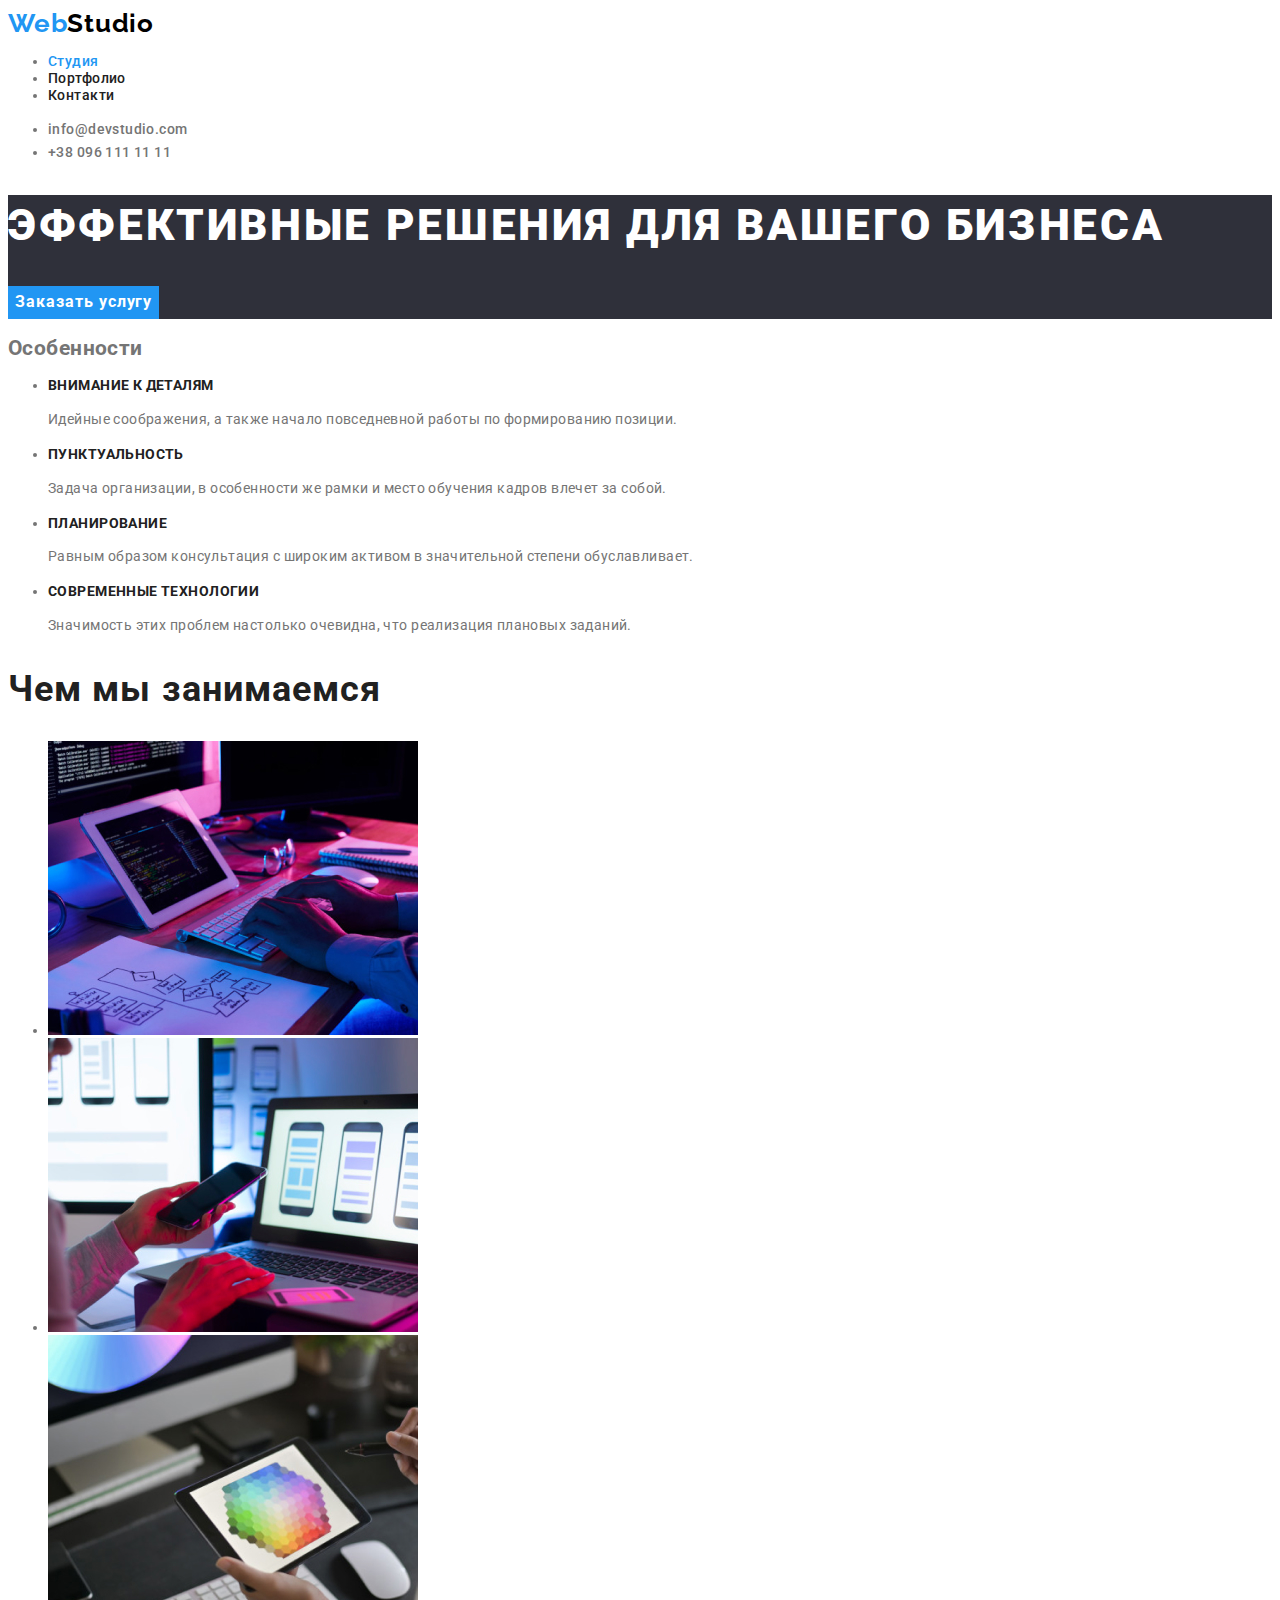
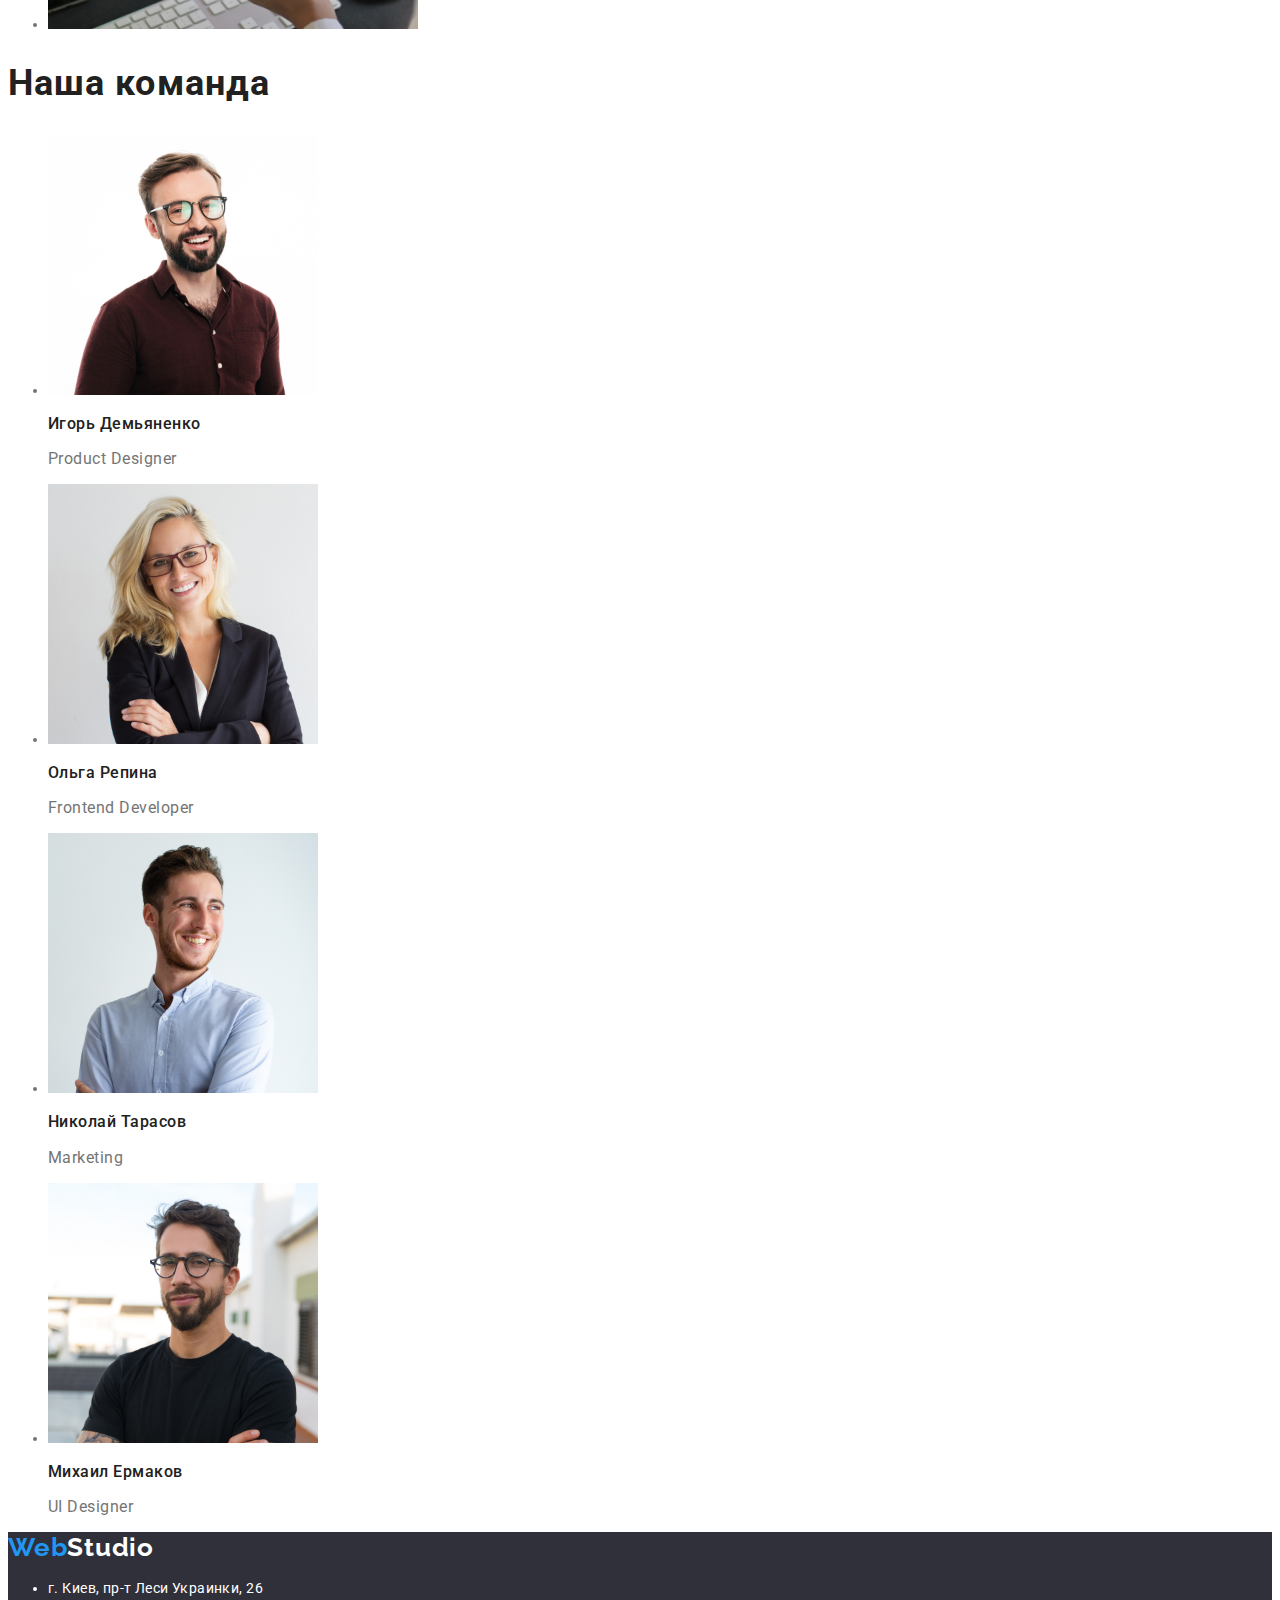
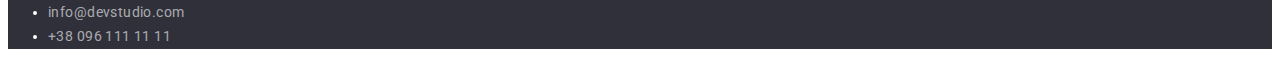
==== index.html @ e0ca7a6c "Перенесены данные" ====
<!DOCTYPE html>
<html lang="ru">
  <head>
    <meta charset="UTF-8" />
    <meta http-equiv="X-UA-Compatible" content="IE=edge" />
    <meta name="viewport" content="width=device-width, initial-scale=1.0" />
    <link rel="preconnect" href="https://fonts.googleapis.com" />
    <link rel="preconnect" href="https://fonts.gstatic.com" crossorigin />
    <link rel="preconnect" href="https://fonts.googleapis.com" />
    <link rel="preconnect" href="https://fonts.gstatic.com" crossorigin />
    <link
      href="https://fonts.googleapis.com/css2?family=Roboto:wght@400;500;700;900&display=swap"
      rel="stylesheet"
    />
    <link rel="preconnect" href="https://fonts.googleapis.com" />
    <link rel="preconnect" href="https://fonts.gstatic.com" crossorigin />
    <link
      href="https://fonts.googleapis.com/css2?family=Raleway:wght@700&display=swap"
      rel="stylesheet"
    />
    <link rel="stylesheet" href="css/slyles.css" />
    <title>Document</title>
  </head>
  <body>
    <!--Шапка-->
    <header>
      <nav>
        <a class="logo" href="index.html">
          <span class="color-logo">Web</span>Studio</a
        >
        <ul class="navigation">
          <li><a class="list current" href="index.html">Студия</a></li>
          <li><a class="list" href="portfolio.html">Портфолио</a></li>
          <li><a class="list" href="#">Контакти</a></li>
        </ul>
      </nav>
      <ul>
        <li>
          <a class="header-list" href="mailto:info@devstudio.com"
            >info@devstudio.com</a
          >
        </li>
        <li>
          <a class="header-list" href="tel:+380961111111">+38 096 111 11 11</a>
        </li>
      </ul>
    </header>
    <main>
      <section class="choice">
        <h1 class="header">Эффективные решения для вашего бизнеса</h1>
        <button class="btn" type="button">Заказать услугу</button>
      </section>
      <section>
        <h2>Особенности</h2>
        <ul>
          <li>
            <h3 class="action">Внимание к деталям</h3>
            <p class="description">
              Идейные соображения, а также начало повседневной работы по
              формированию позиции.
            </p>
          </li>
          <li>
            <h3 class="action">Пунктуальность</h3>
            <p class="description">
              Задача организации, в особенности же рамки и место обучения кадров
              влечет за собой.
            </p>
          </li>
          <li>
            <h3 class="action">Планирование</h3>
            <p class="description">
              Равным образом консультация с широким активом в значительной
              степени обуславливает.
            </p>
          </li>
          <li>
            <h3 class="action">Современные технологии</h3>
            <p class="description">
              Значимость этих проблем настолько очевидна, что реализация
              плановых заданий.
            </p>
          </li>
        </ul>
      </section>
      <section>
        <h2 class="about">Чем мы занимаемся</h2>
        <ul>
          <li>
            <img
              src="images/box1.jpg"
              alt="написание кода"
              width="370"
              height="294"
            />
          </li>
          <li>
            <img
              src="images/box2.jpg"
              alt="просмотр страницы с телефона"
              width="370"
              height="294"
            />
          </li>
          <li>
            <img
              src="images/box3.jpg"
              alt="выбор цвета в цветовой гамме"
              width="370"
              height="294"
            />
          </li>
        </ul>
      </section>
      <section>
        <h2 class="team">Наша команда</h2>
        <ul>
          <li>
            <img
              src="images/img1.jpg"
              alt="Игорь Демьяненко Product Designer"
              width="270"
              height="260"
            />
            <h3 class="person">Игорь Демьяненко</h3>
            <p class="speciality">Product Designer</p>
          </li>
          <li>
            <img
              src="images/img2.jpg"
              alt="Ольга Репина Frontend Developer"
              width="270"
              height="260"
            />
            <h3 class="person">Ольга Репина</h3>
            <p class="speciality">Frontend Developer</p>
          </li>
          <li>
            <img
              src="images/img3.jpg"
              alt="Николай Тарасов Marketing"
              width="270"
              height="260"
            />
            <h3 class="person">Николай Тарасов</h3>
            <p class="speciality">Marketing</p>
          </li>
          <li>
            <img
              src="images/img4.jpg"
              alt="Михаил Ермаков UI Designer"
              width="270"
              height="260"
            />
            <h3 class="person">Михаил Ермаков</h3>
            <p class="speciality">UI Designer</p>
          </li>
        </ul>
      </section>
    </main>
    <footer class="fotter">
      <a class="logo-fotter" href="index.html">
        <span class="color-logo-fotter">Web</span>Studio</a
      >
      <address>
        <ul>
          <li>
            <a class="contact-list" href="#"
              ><span class="map">г. Киев, пр-т Леси Украинки, 26</span></a
            >
          </li>
          <li>
            <a class="contact-list" href="mailto:info@devstudio.com "
              >info@devstudio.com</a
            >
          </li>
          <li>
            <a class="contact-list" href="tel:+380961111111"
              >+38 096 111 11 11</a
            >
          </li>
        </ul>
      </address>
    </footer>
  </body>
</html>
---- css/slyles.css ----
:root {
    --color-choice:#2F303A;
    --color-main:#FFFFFF;
    --color-blue:#2196F3;
    --color-footer:#2F303A;
    --fotter-list:#FFFFFF;
    --header-list:#212121;
    --color-text:#757575;
    --color-logo:#000000;
    --color-fotter-contact:rgba(255, 255, 255, 0.6);
    --color-button:#F5F4FA;
}

body {
    font-family: Roboto, sans-serif;
    color: var(--color-text);
    background-color: var(--color-main);
    font-size: 14px;
    letter-spacing: 0.03em;

}
.choice {
    background-color: var(--color-choice);
}
.header {
    font-weight: 900;
    font-size: 44px;
    line-height: 1.4;
    color: var(--color-main);
    text-transform: uppercase;
    letter-spacing: 0.06em;
}

.logo {
    font-family: 'Raleway', sans-serif;
    font-weight: 700;
    font-size: 26px;
    text-decoration: none;
    line-height: 1.2;
    letter-spacing: 0.03em;
    color: var(--color-logo);
}
.color-logo {
    color: var(--color-blue);
    text-decoration: none;
}
.logo-fotter {
    font-family: 'Raleway', sans-serif;
    font-weight: 700;
    font-size: 26px;
    text-decoration: none;
    line-height: 1.2;
    letter-spacing: 0.03em;
    color: var(--color-main);
}
.color-logo-fotter {
    color: var(--color-blue);
    text-decoration: none;
}
.navigation {
    font-weight: 500;
    font-size: 14px;
    line-height: 1.2;
}

.list {
    color: var(--header-list);
    text-decoration: none;
}
.list:hover {
    color: var(--color-blue);
    }
.list:focus {
    color: var(--color-main);
}
.current ,.list:hover ,.list:focus {
    color: var(--color-blue);
}

.header-list {
    color: var(--color-text);
    font-weight: 500;
    font-size: 14px;
    line-height: 1.7;
    text-decoration: none;
    letter-spacing: 0.03em;
}
.header-list:hover {
    color: var(--color-blue);
}
.header-list:focus {
    color: var(--fotter-list);
}

.action {
    font-size: 14px;
    line-height: 1.2;
    text-transform: uppercase;
    color: var(--header-list);
    letter-spacing: 0.03em;
}
.description {
    font-size: 14px;
    line-height: 1.7;
    color: var(--color-text);
    letter-spacing: 0.03em;
}
.about {
    font-weight: 700;
    font-size: 36px;
    line-height: 1.2;
    color: var(--header-list);
    letter-spacing: 0.03em;
}
.team {
        font-weight: 700;
        font-size: 36px;
        line-height: 1.2;
        color: var(--header-list);
        letter-spacing: 0.03em;
}
.person {
    font-weight: 500;
    font-size: 16px;
    line-height: 1.2;
    color: var(--header-list);
    letter-spacing: 0.03em;
}
.speciality {
    font-family: 'Roboto', sans-serif;
        font-size: 16px;
        line-height: 1.2;
        color: var(--color-text);
        letter-spacing: 0.03em;
}
.product {
    font-family: 'Roboto', sans-serif;
    font-weight: 700;
    font-size: 18px;
    line-height: 2;
    color: var(--header-list);
    letter-spacing: 0.06em;
}
.type {
    font-family: 'Roboto', sans-serif;
        font-size: 16px;
        line-height: 1.9;
        color: var(--color-text);
        letter-spacing: 0.03em;
}
.button {
    color: var(--color-logo);
    background-color: var(--color-button);
    border: 1px solid transparent;
    cursor: pointer;
    font-family: 'Roboto', sans-serif;
    font-style: normal;
    font-weight: 500;
    font-size: 16px;
    line-height: 1.6;
    letter-spacing: 0.03em;
}
.btn {
    background-color: var(--color-blue);
    border: 1px solid transparent;
    cursor: pointer;
    color: var(--color-main);
    font-family: 'Roboto', sans-serif;
    font-style: normal;
    font-weight: 700;
    font-size: 16px;
    line-height: 1.8;
    letter-spacing: 0.06em;

}
.filter {
    color: var(--color-logo);
    font-family: Roboto, sans-serif;
}
.button:hover {
background-color: var(--color-blue);
color: var(--fotter-list);
}
.button:focus {
color: var(--fotter-list);
background-color: var(--color-blue);
}
.filter .button:active {
color: var(--fotter-list);
background-color: var(--color-blue);
}
.fotter {
    color: var(--fotter-list);
    background-color: var(--color-footer);
}
.contact-list {
    color: var(--color-fotter-contact);
    font-style: normal;
    font-size: 14px;
    line-height: 1.7;
    text-decoration: none;
    letter-spacing: 0.03em;
}
.contact-list:hover { 
    color: var(--color-blue);
}
.contact-list:focus {
color: var(--fotter-list);
}
.map {
    color: var(--color-main);
    font-style: normal;
    font-size: 14px;
    line-height: 1.7;
    letter-spacing: 0.03em;
}
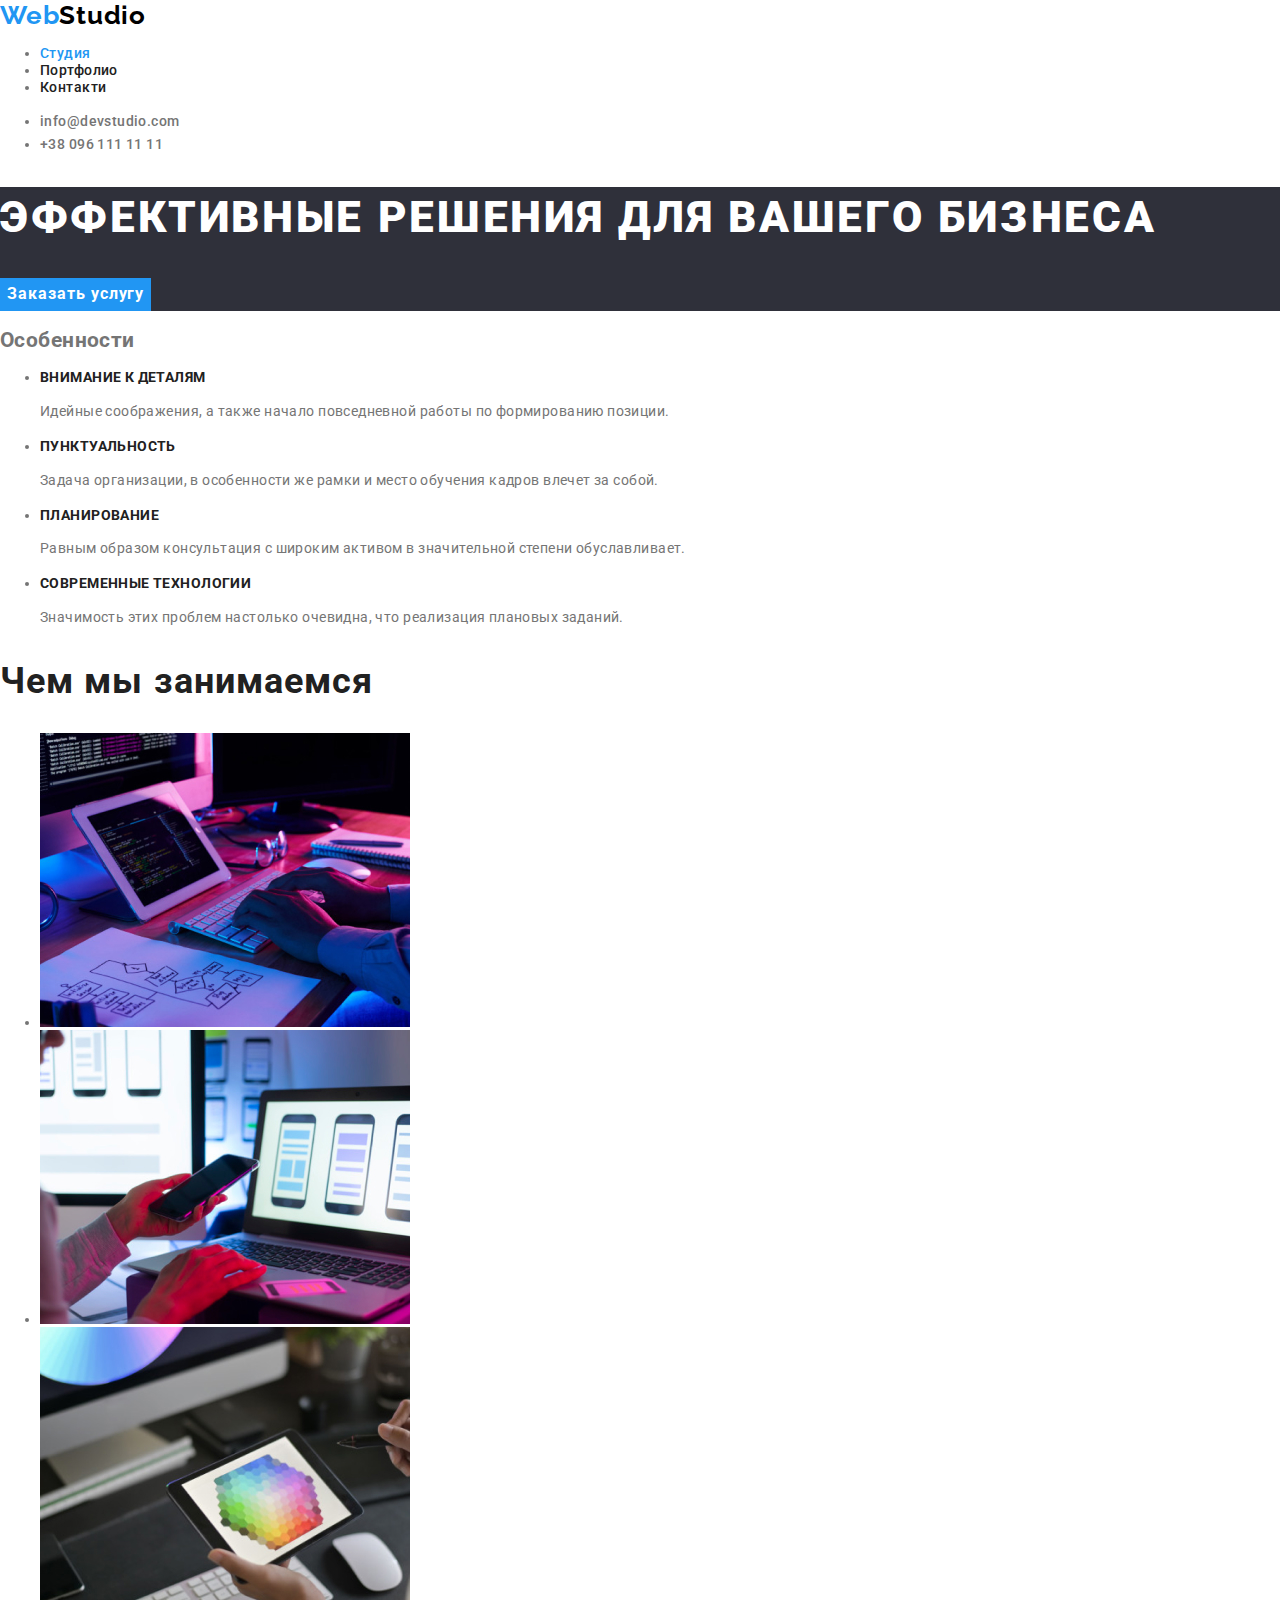
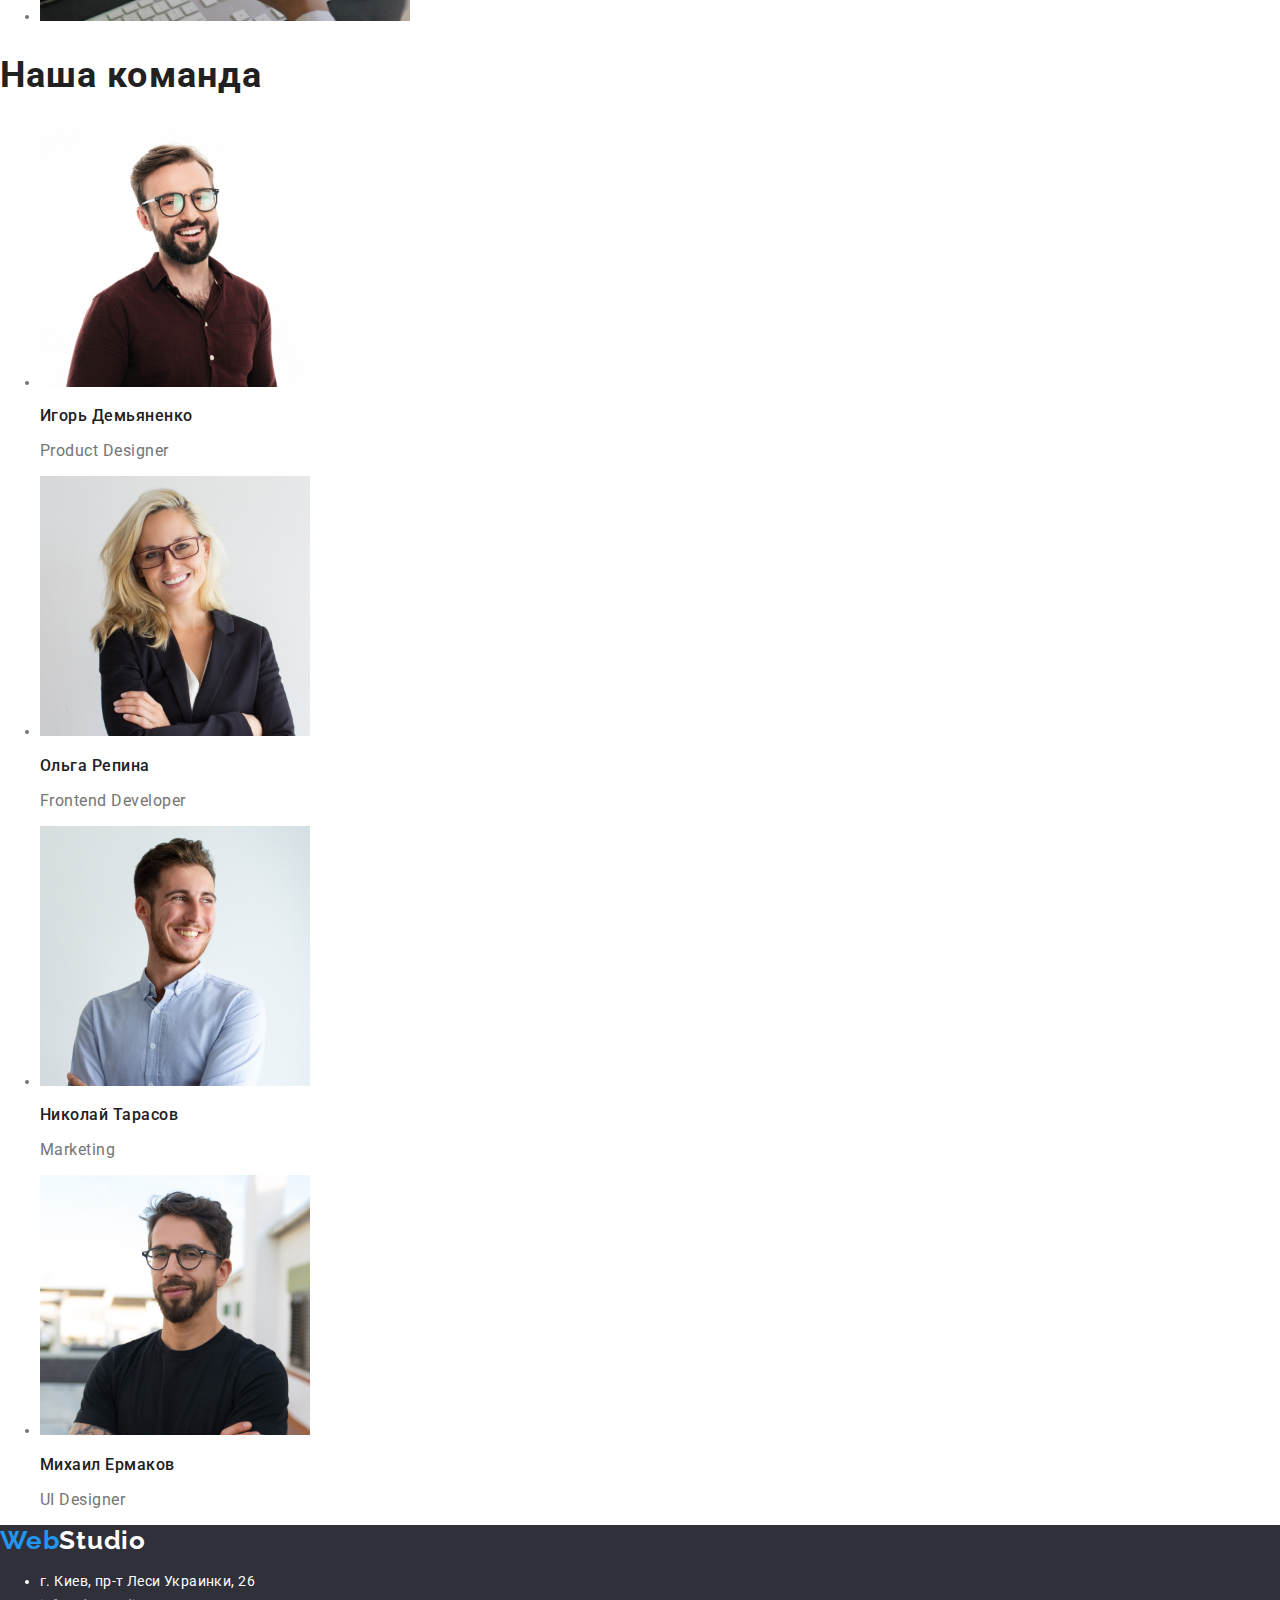
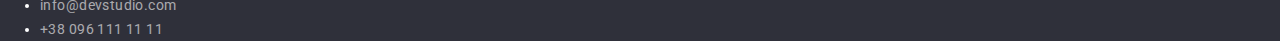
==== commit d98307d6: "Добавлен нормалайз" ====
--- a/index.html
+++ b/index.html
@@ -19,7 +19,12 @@
       rel="stylesheet"
     />
     <link rel="stylesheet" href="css/slyles.css" />
-    <title>Document</title>
+    <link
+      rel="stylesheet"
+      href="https://cdnjs.cloudflare.com/ajax/libs/modern-normalize/1.0.0/modern-normalize.min.css"
+    />
+    <link rel="stylesheet" href="css/slyles.css" />
+    <title>Студия</title>
   </head>
   <body>
     <!--Шапка-->
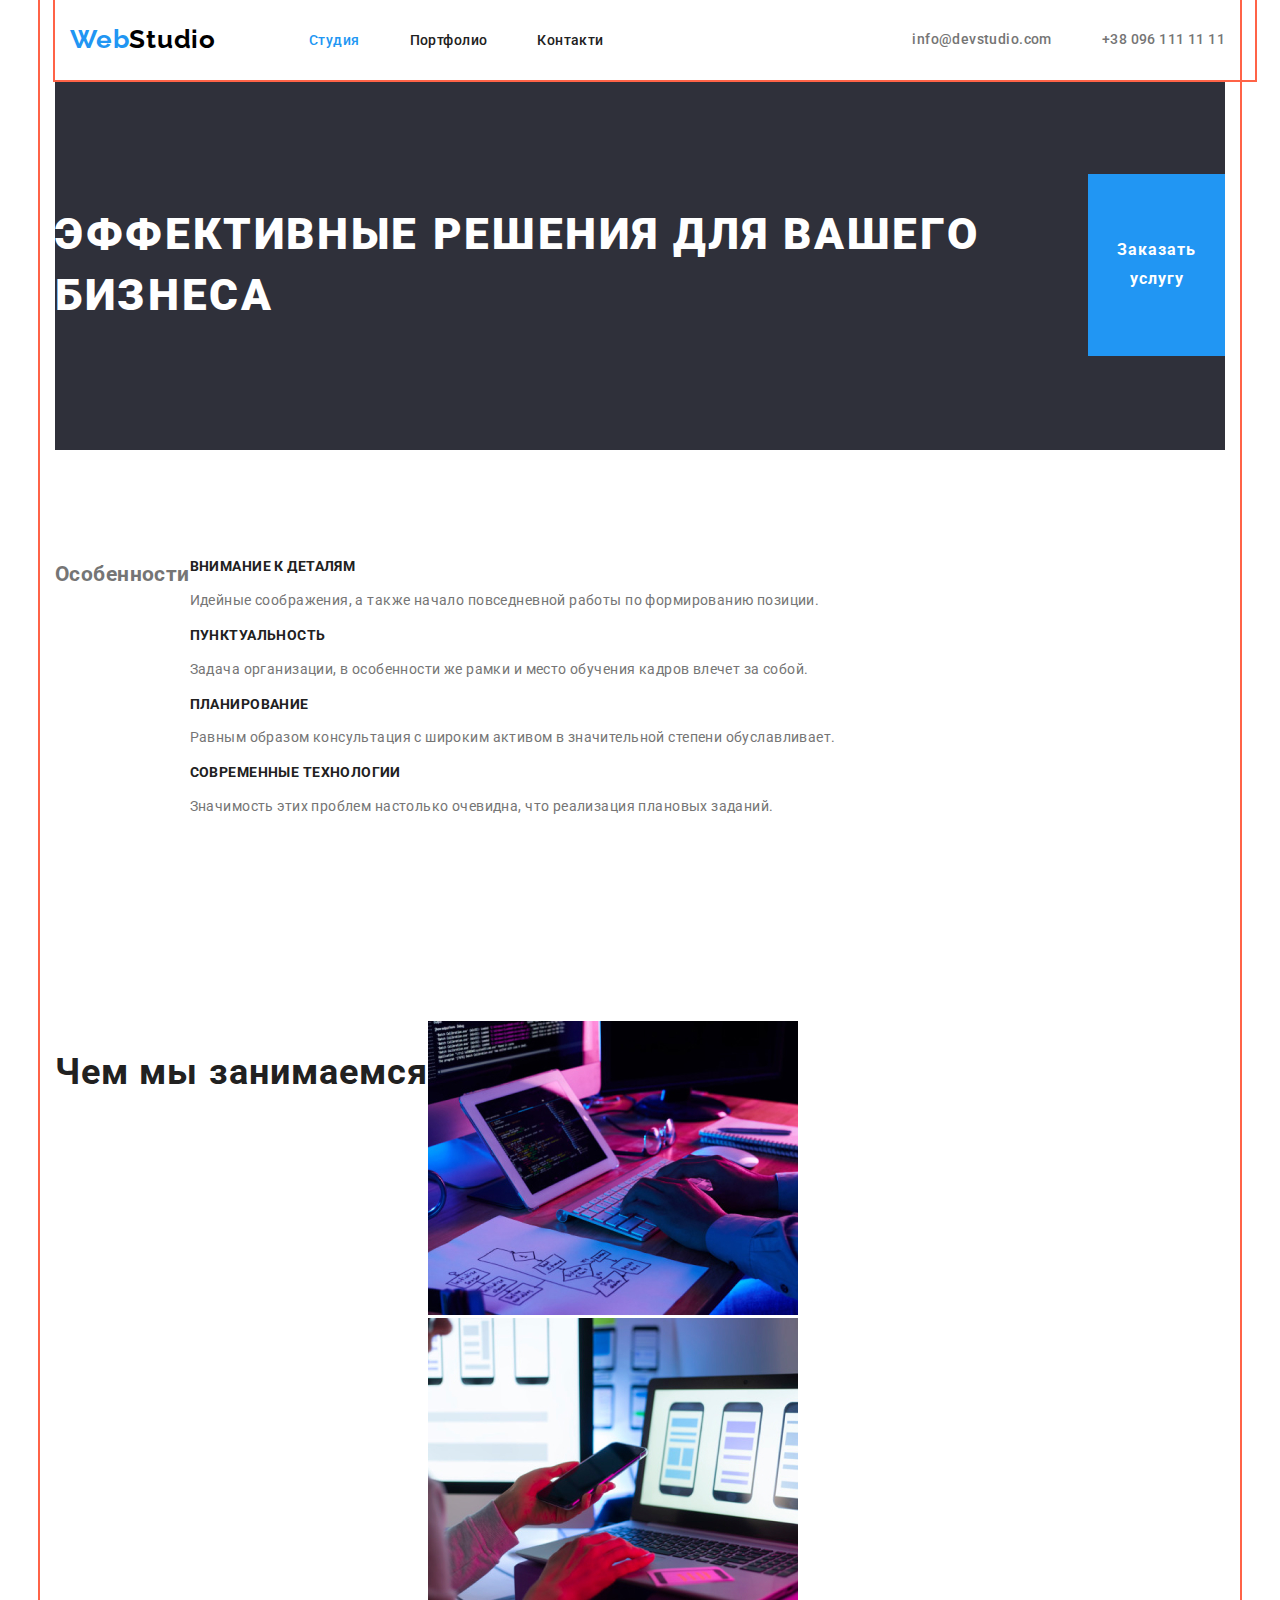
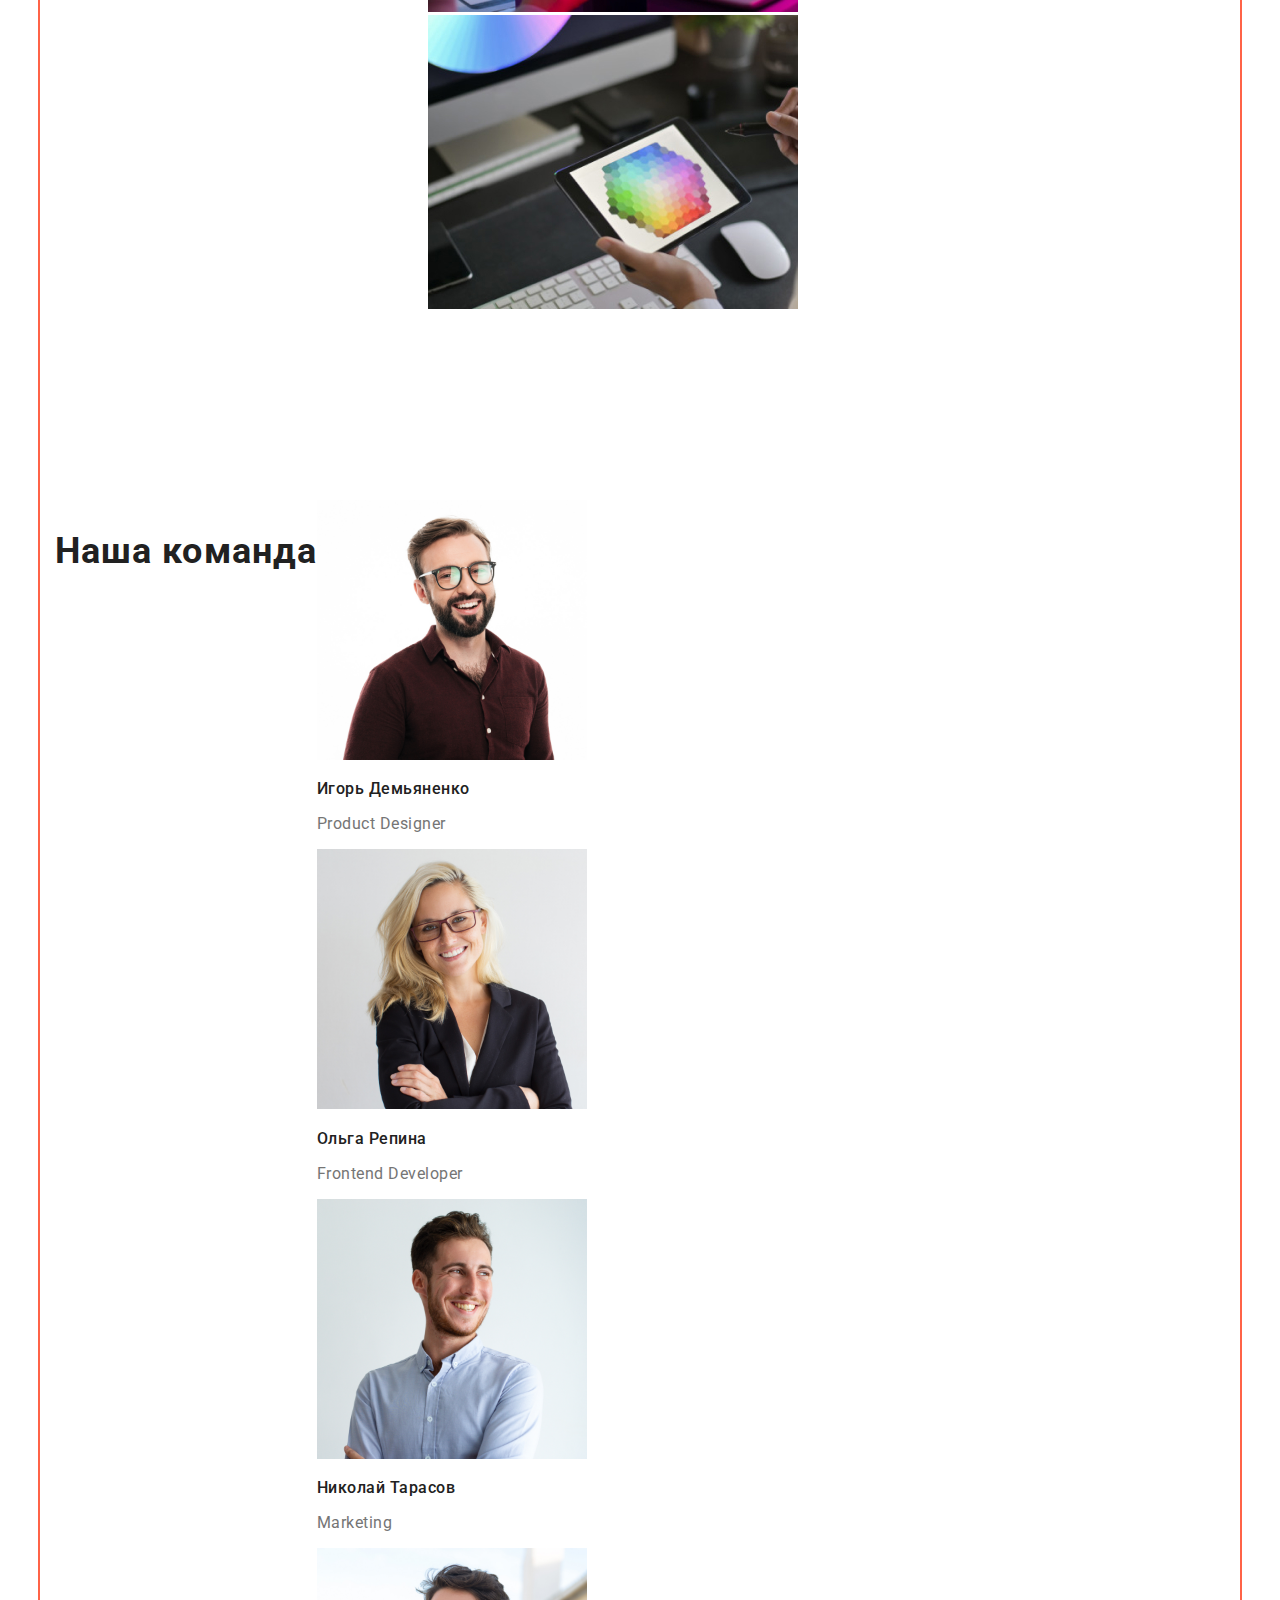
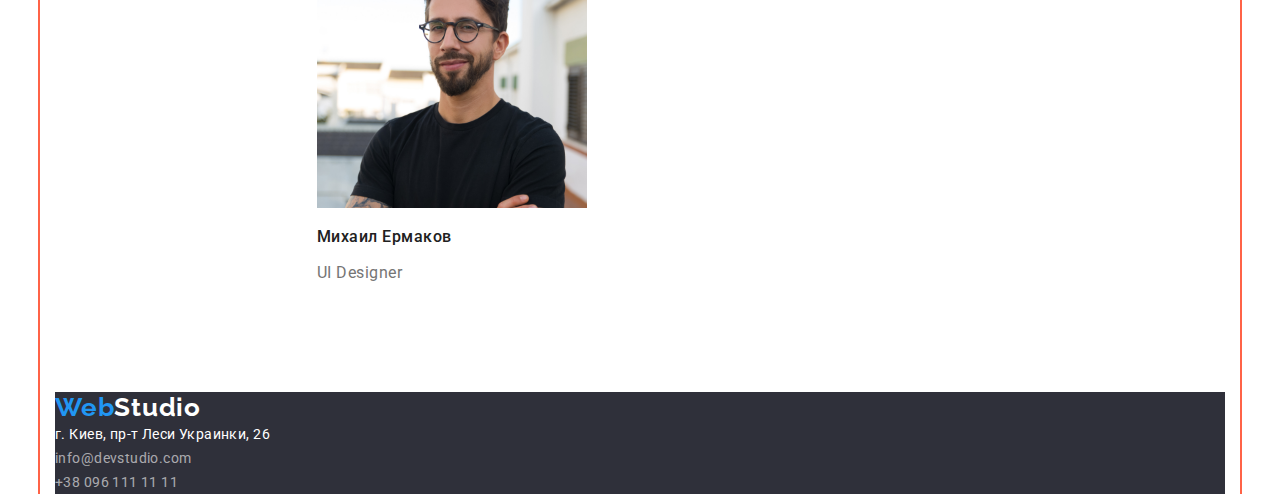
==== commit 907cd739: "добавлена разметка шапки" ====
--- a/index.html
+++ b/index.html
@@ -9,6 +9,11 @@
     <link rel="preconnect" href="https://fonts.googleapis.com" />
     <link rel="preconnect" href="https://fonts.gstatic.com" crossorigin />
     <link
+      rel="stylesheet"
+      href="https://cdnjs.cloudflare.com/ajax/libs/modern-normalize/1.0.0/modern-normalize.min.css"
+    />
+    <link rel="stylesheet" href="css/slyles.css" />
+    <link
       href="https://fonts.googleapis.com/css2?family=Roboto:wght@400;500;700;900&display=swap"
       rel="stylesheet"
     />
@@ -19,43 +24,46 @@
       rel="stylesheet"
     />
     <link rel="stylesheet" href="css/slyles.css" />
-    <link
-      rel="stylesheet"
-      href="https://cdnjs.cloudflare.com/ajax/libs/modern-normalize/1.0.0/modern-normalize.min.css"
-    />
-    <link rel="stylesheet" href="css/slyles.css" />
     <title>Студия</title>
   </head>
-  <body>
+  <body class="container body-container">
     <!--Шапка-->
-    <header>
-      <nav>
-        <a class="logo" href="index.html">
-          <span class="color-logo">Web</span>Studio</a
-        >
-        <ul class="navigation">
-          <li><a class="list current" href="index.html">Студия</a></li>
-          <li><a class="list" href="portfolio.html">Портфолио</a></li>
-          <li><a class="list" href="#">Контакти</a></li>
+    <header class="nav">
+      <div class="container nav-container">
+        <nav class="head-nav">
+          <a class="logo" href="index.html">
+            <span class="color-logo">Web</span>Studio</a
+          >
+          <ul class="navigation">
+            <li class="item">
+              <a class="list current" href="index.html">Студия</a>
+            </li>
+            <li class="item">
+              <a class="list" href="portfolio.html">Портфолио</a>
+            </li>
+            <li class="item"><a class="list" href="#">Контакти</a></li>
+          </ul>
+        </nav>
+        <ul class="contacts">
+          <li class="item">
+            <a class="header-list" href="mailto:info@devstudio.com"
+              >info@devstudio.com</a
+            >
+          </li>
+          <li class="item">
+            <a class="header-list" href="tel:+380961111111"
+              >+38 096 111 11 11</a
+            >
+          </li>
         </ul>
-      </nav>
-      <ul>
-        <li>
-          <a class="header-list" href="mailto:info@devstudio.com"
-            >info@devstudio.com</a
-          >
-        </li>
-        <li>
-          <a class="header-list" href="tel:+380961111111">+38 096 111 11 11</a>
-        </li>
-      </ul>
+      </div>
     </header>
     <main>
-      <section class="choice">
+      <section class="choice section">
         <h1 class="header">Эффективные решения для вашего бизнеса</h1>
         <button class="btn" type="button">Заказать услугу</button>
       </section>
-      <section>
+      <section class="section">
         <h2>Особенности</h2>
         <ul>
           <li>
@@ -88,7 +96,7 @@
           </li>
         </ul>
       </section>
-      <section>
+      <section class="section">
         <h2 class="about">Чем мы занимаемся</h2>
         <ul>
           <li>
@@ -117,7 +125,7 @@
           </li>
         </ul>
       </section>
-      <section>
+      <section class="section">
         <h2 class="team">Наша команда</h2>
         <ul>
           <li>
--- a/css/slyles.css
+++ b/css/slyles.css
@@ -19,6 +19,68 @@
     letter-spacing: 0.03em;
 
 }
+
+ul {
+    margin: 0;
+    padding: 0;
+    list-style-type: none;
+}
+.container {
+    width: 1200px;
+    margin-left: auto;
+    margin-right: auto;
+    padding-left: 15px;
+    padding-right: 15px;
+    outline: 2px solid tomato;
+}
+/*--.section {
+    padding-top: 96px;
+    padding-bottom: 96px;
+}--*/
+/*--Навигация--*/
+.nav {
+    border-bottom: 2px;
+}
+.nav-container {
+    display: flex;
+    align-items: center;
+}
+.navigation {
+    display: flex;
+    margin: 0;
+    margin-left: 93px;
+    padding: 0;
+    align-items: center;
+    }
+.head-nav {
+    display: flex;
+    margin: 0;
+}
+.head-nav .logo {
+    padding-top: 24px;
+    padding-bottom: 25px;
+}
+.head-nav .item + .item {
+    margin-left: 50px;
+}
+.contacts .item + .item {
+    margin-left: 50px;
+}
+.contacts {
+  display: flex;
+  margin: 0;
+  margin-left: auto;
+  padding: 0;
+  padding-left: 15px;
+  padding-right: 15px
+}
+/*--Секции--*/
+.section {
+    display: flex;
+    padding-top: 94px;
+    padding-bottom: 94px;
+}
+
 .choice {
     background-color: var(--color-choice);
 }
@@ -89,9 +151,8 @@
     color: var(--color-blue);
 }
 .header-list:focus {
-    color: var(--fotter-list);
-}
-
+    color: var(--color-blue);
+}
 .action {
     font-size: 14px;
     line-height: 1.2;
--- a/css/slyles.css
+++ b/css/slyles.css
@@ -19,6 +19,68 @@
     letter-spacing: 0.03em;
 
 }
+
+ul {
+    margin: 0;
+    padding: 0;
+    list-style-type: none;
+}
+.container {
+    width: 1200px;
+    margin-left: auto;
+    margin-right: auto;
+    padding-left: 15px;
+    padding-right: 15px;
+    outline: 2px solid tomato;
+}
+/*--.section {
+    padding-top: 96px;
+    padding-bottom: 96px;
+}--*/
+/*--Навигация--*/
+.nav {
+    border-bottom: 2px;
+}
+.nav-container {
+    display: flex;
+    align-items: center;
+}
+.navigation {
+    display: flex;
+    margin: 0;
+    margin-left: 93px;
+    padding: 0;
+    align-items: center;
+    }
+.head-nav {
+    display: flex;
+    margin: 0;
+}
+.head-nav .logo {
+    padding-top: 24px;
+    padding-bottom: 25px;
+}
+.head-nav .item + .item {
+    margin-left: 50px;
+}
+.contacts .item + .item {
+    margin-left: 50px;
+}
+.contacts {
+  display: flex;
+  margin: 0;
+  margin-left: auto;
+  padding: 0;
+  padding-left: 15px;
+  padding-right: 15px
+}
+/*--Секции--*/
+.section {
+    display: flex;
+    padding-top: 94px;
+    padding-bottom: 94px;
+}
+
 .choice {
     background-color: var(--color-choice);
 }
@@ -89,9 +151,8 @@
     color: var(--color-blue);
 }
 .header-list:focus {
-    color: var(--fotter-list);
-}
-
+    color: var(--color-blue);
+}
 .action {
     font-size: 14px;
     line-height: 1.2;
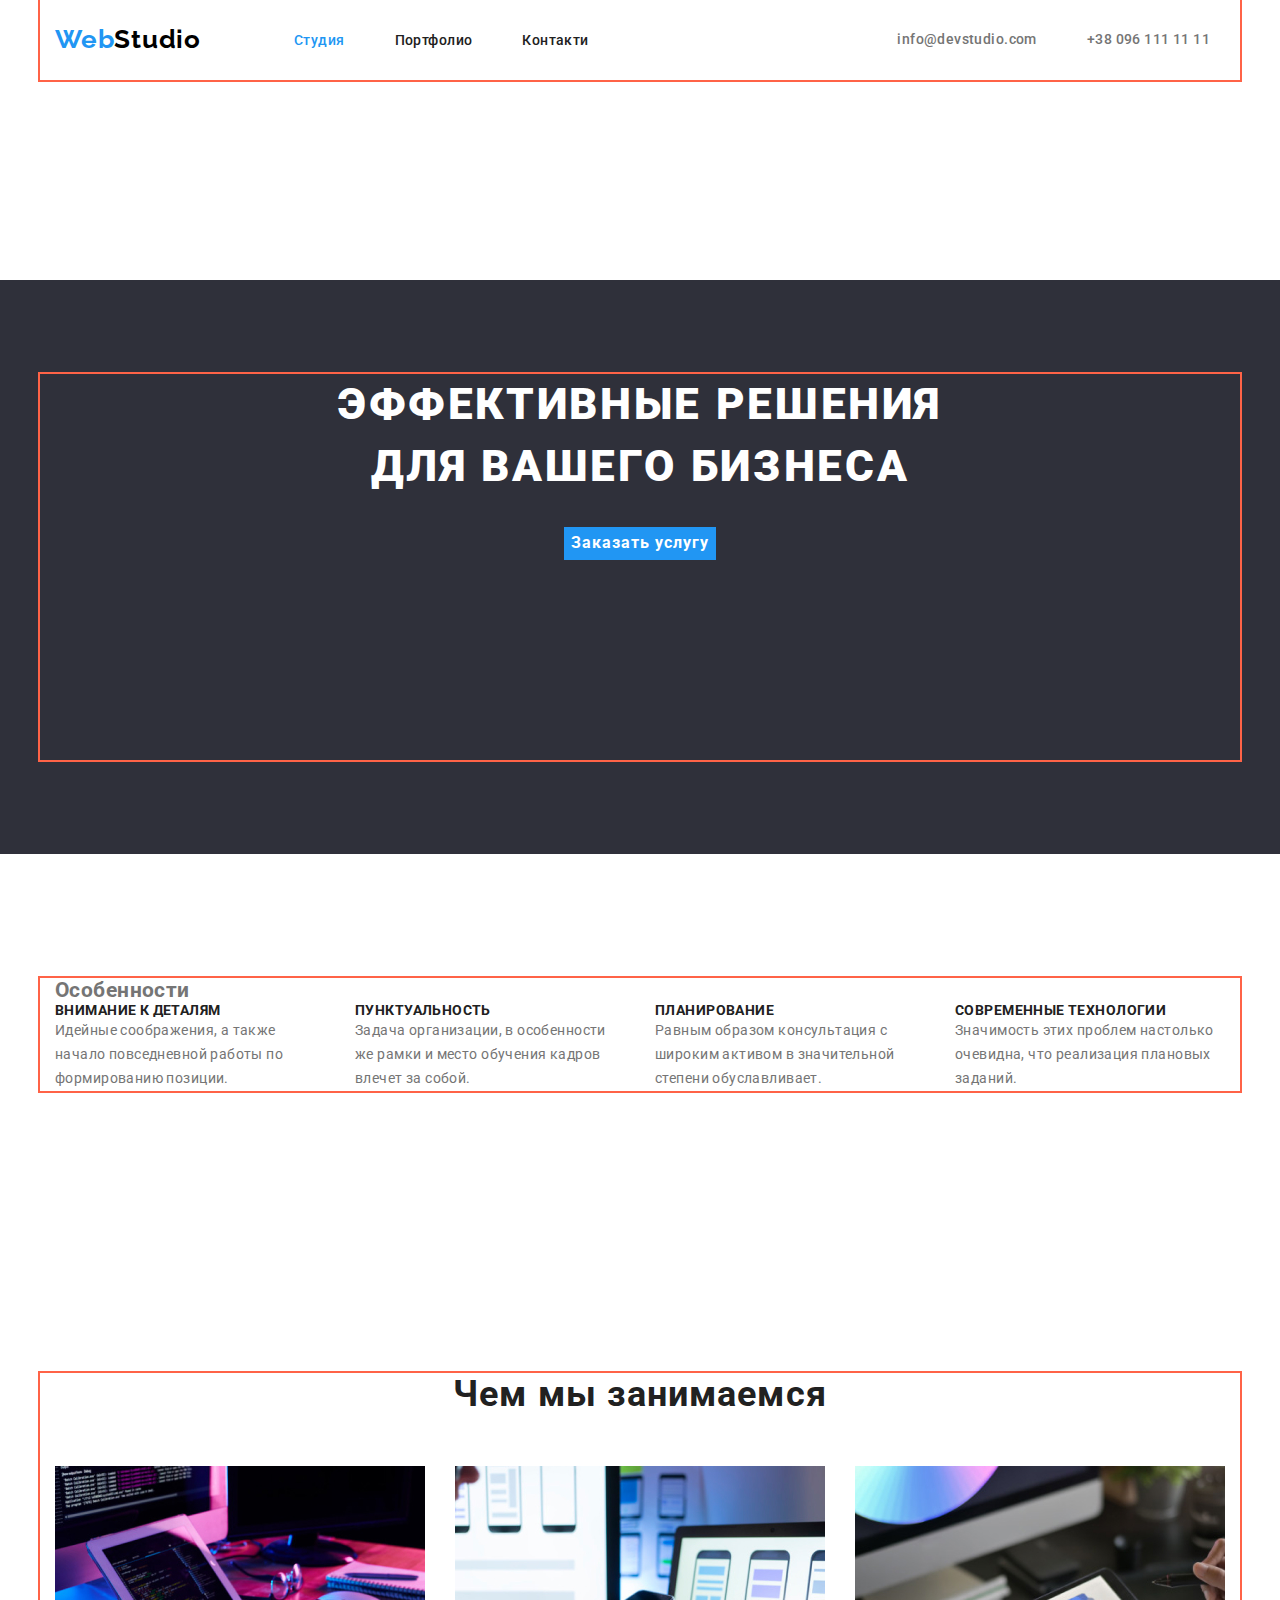
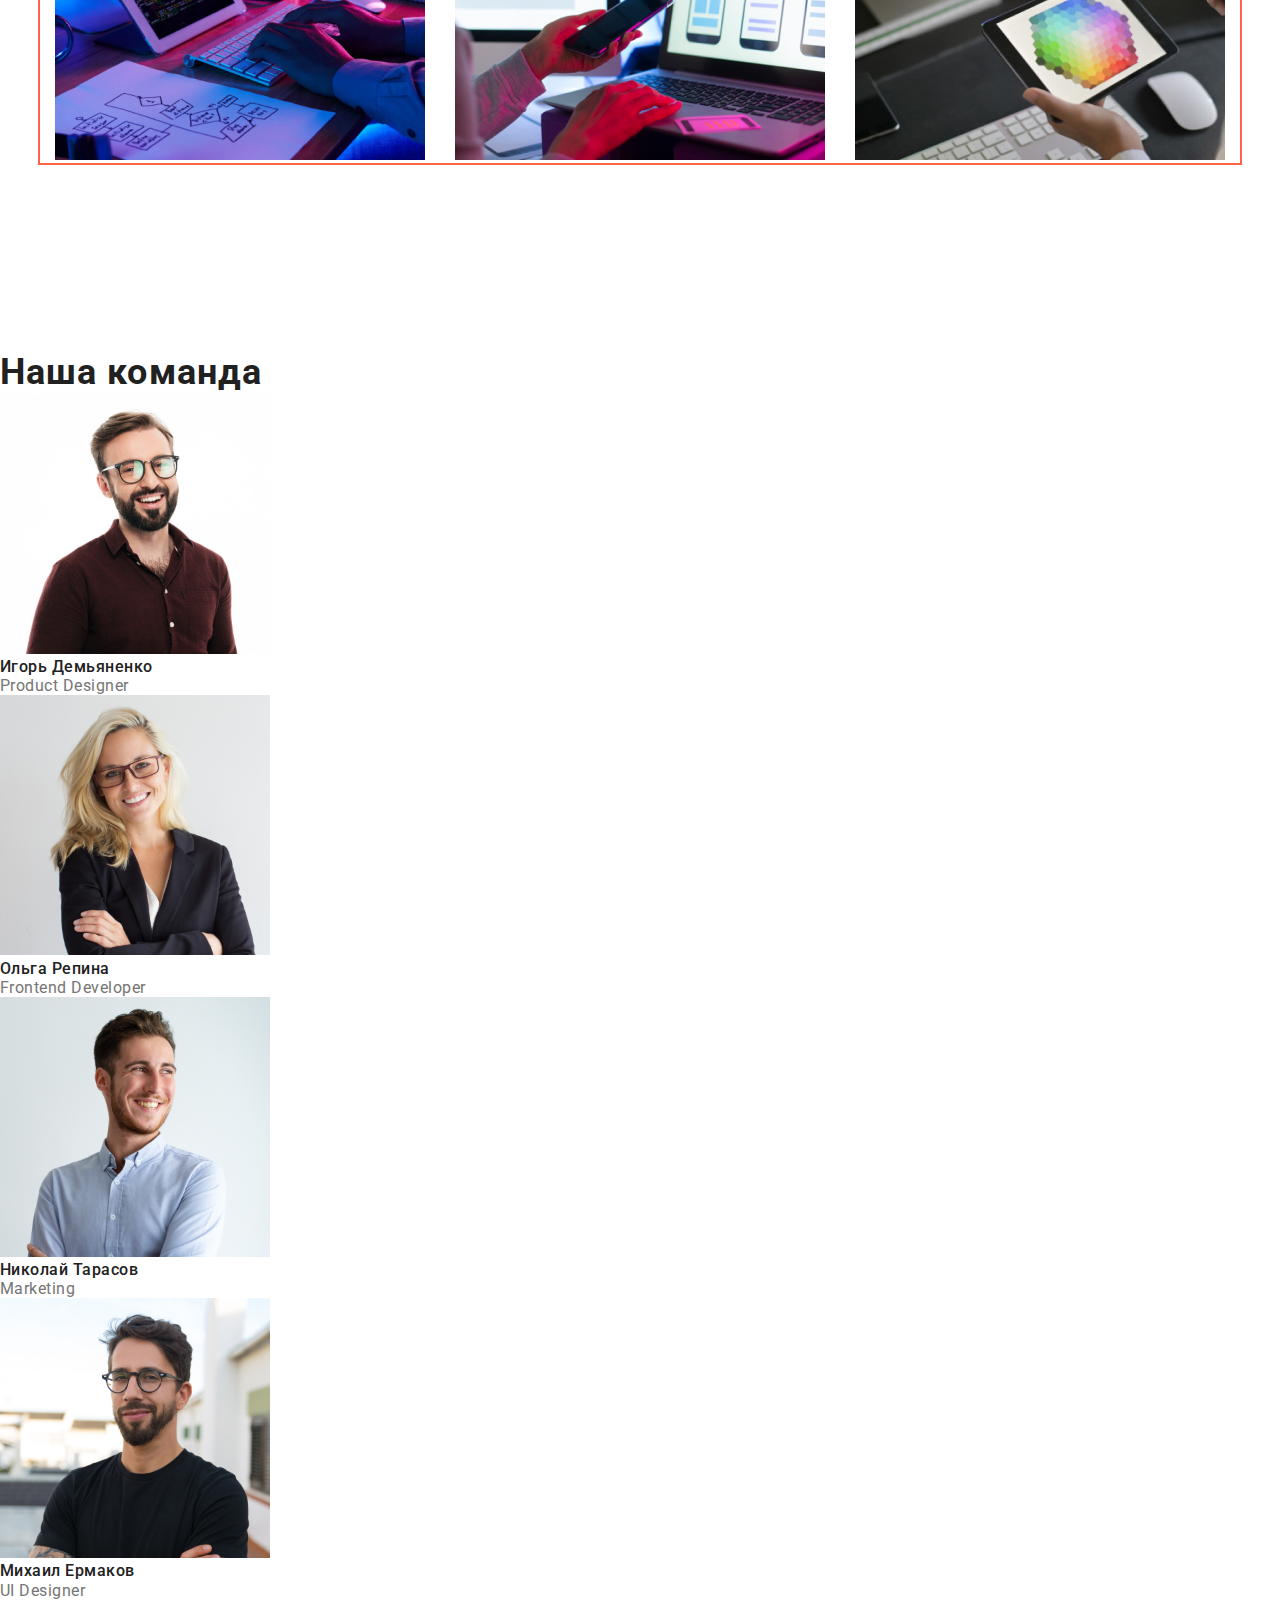
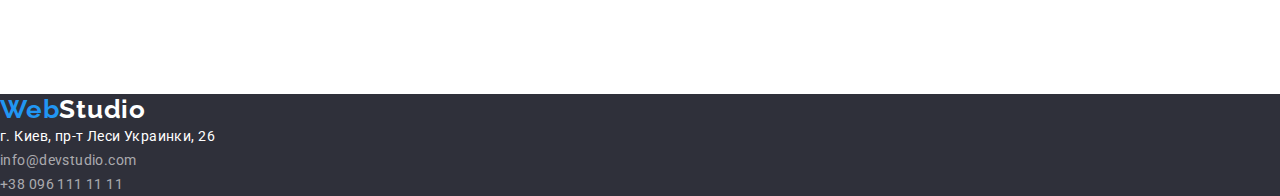
==== commit d95b4dd3: "размещение секции чем занимаемся" ====
--- a/index.html
+++ b/index.html
@@ -26,7 +26,7 @@
     <link rel="stylesheet" href="css/slyles.css" />
     <title>Студия</title>
   </head>
-  <body class="container body-container">
+  <body>
     <!--Шапка-->
     <header class="nav">
       <div class="container nav-container">
@@ -60,70 +60,79 @@
     </header>
     <main>
       <section class="choice section">
-        <h1 class="header">Эффективные решения для вашего бизнеса</h1>
-        <button class="btn" type="button">Заказать услугу</button>
+        <div class="container header-container">
+          <h1 class="header">
+            Эффективные решения <br />
+            для вашего бизнеса
+          </h1>
+          <button class="btn" type="button">Заказать услугу</button>
+        </div>
       </section>
       <section class="section">
-        <h2>Особенности</h2>
-        <ul>
-          <li>
-            <h3 class="action">Внимание к деталям</h3>
-            <p class="description">
-              Идейные соображения, а также начало повседневной работы по
-              формированию позиции.
-            </p>
-          </li>
-          <li>
-            <h3 class="action">Пунктуальность</h3>
-            <p class="description">
-              Задача организации, в особенности же рамки и место обучения кадров
-              влечет за собой.
-            </p>
-          </li>
-          <li>
-            <h3 class="action">Планирование</h3>
-            <p class="description">
-              Равным образом консультация с широким активом в значительной
-              степени обуславливает.
-            </p>
-          </li>
-          <li>
-            <h3 class="action">Современные технологии</h3>
-            <p class="description">
-              Значимость этих проблем настолько очевидна, что реализация
-              плановых заданий.
-            </p>
-          </li>
-        </ul>
+        <div class="container">
+          <h2>Особенности</h2>
+          <ul class="main-list">
+            <li class="item-list">
+              <h3 class="action">Внимание к деталям</h3>
+              <p class="description">
+                Идейные соображения, а также начало повседневной работы по
+                формированию позиции.
+              </p>
+            </li>
+            <li class="item-list">
+              <h3 class="action">Пунктуальность</h3>
+              <p class="description">
+                Задача организации, в особенности же рамки и место обучения
+                кадров влечет за собой.
+              </p>
+            </li>
+            <li class="item-list">
+              <h3 class="action">Планирование</h3>
+              <p class="description">
+                Равным образом консультация с широким активом в значительной
+                степени обуславливает.
+              </p>
+            </li>
+            <li class="item-list">
+              <h3 class="action">Современные технологии</h3>
+              <p class="description">
+                Значимость этих проблем настолько очевидна, что реализация
+                плановых заданий.
+              </p>
+            </li>
+          </ul>
+        </div>
       </section>
       <section class="section">
-        <h2 class="about">Чем мы занимаемся</h2>
-        <ul>
-          <li>
-            <img
-              src="images/box1.jpg"
-              alt="написание кода"
-              width="370"
-              height="294"
-            />
-          </li>
-          <li>
-            <img
-              src="images/box2.jpg"
-              alt="просмотр страницы с телефона"
-              width="370"
-              height="294"
-            />
-          </li>
-          <li>
-            <img
-              src="images/box3.jpg"
-              alt="выбор цвета в цветовой гамме"
-              width="370"
-              height="294"
-            />
-          </li>
-        </ul>
+        <div class="container">
+          <h2 class="about">Чем мы занимаемся</h2>
+          <ul class="img-box">
+            <li class="img">
+              <img
+                src="images/box1.jpg"
+                alt="написание кода"
+                width="370"
+                height="294"
+              />
+            </li>
+            <li class="img">
+              <img
+                src="images/box2.jpg"
+                alt="просмотр страницы с телефона"
+                width="370"
+                height="294"
+              />
+            </li>
+            <li class="img">
+              <img
+                src="images/box3.jpg"
+                alt="выбор цвета в цветовой гамме"
+                width="370"
+                height="294"
+              />
+            </li>
+          </ul>
+        </div>
       </section>
       <section class="section">
         <h2 class="team">Наша команда</h2>
--- a/css/slyles.css
+++ b/css/slyles.css
@@ -19,10 +19,14 @@
     letter-spacing: 0.03em;
 
 }
-
+h1,
+h2,
+h3,
+ul,
+p,
 ul {
-    margin: 0;
-    padding: 0;
+    margin: 0px;
+    padding: 0px;
     list-style-type: none;
 }
 .container {
@@ -76,14 +80,37 @@
 }
 /*--Секции--*/
 .section {
-    display: flex;
     padding-top: 94px;
     padding-bottom: 94px;
 }
-
+.header-container {
+        width: 1200px;
+            margin-left: auto;
+            margin-right: auto;
+            padding-left: 15px;
+            padding-right: 15px;
+}
+.choice {
+    display: block;
+    text-align: center;
+}
 .choice {
     background-color: var(--color-choice);
-}
+    margin-bottom: 30px;
+    margin-top: 200px;
+}
+.main-list {
+    display: flex;
+    flex-wrap: wrap;
+}
+.item-list {
+    width: 270px;
+    margin-right: 30px;
+}
+.item-list:nth-child(4n){
+    margin-right: 0;
+}
+
 .header {
     font-weight: 900;
     font-size: 44px;
@@ -91,8 +118,19 @@
     color: var(--color-main);
     text-transform: uppercase;
     letter-spacing: 0.06em;
-}
-
+    margin-bottom: 30px;
+}
+.img-box {
+    display: flex;
+    flex-wrap:wrap;
+}
+.img {
+    width: 370px;
+    margin-right: 30px;
+}
+.img:nth-child(3n) {
+    margin-right: 0;
+}
 .logo {
     font-family: 'Raleway', sans-serif;
     font-weight: 700;
@@ -172,6 +210,10 @@
     line-height: 1.2;
     color: var(--header-list);
     letter-spacing: 0.03em;
+    display: block;
+    text-align: center;
+    margin-top: 94px;
+    margin-bottom: 50px;
 }
 .team {
         font-weight: 700;
@@ -232,7 +274,7 @@
     font-size: 16px;
     line-height: 1.8;
     letter-spacing: 0.06em;
-
+    margin-bottom: 200px;
 }
 .filter {
     color: var(--color-logo);
--- a/css/slyles.css
+++ b/css/slyles.css
@@ -19,10 +19,14 @@
     letter-spacing: 0.03em;
 
 }
-
+h1,
+h2,
+h3,
+ul,
+p,
 ul {
-    margin: 0;
-    padding: 0;
+    margin: 0px;
+    padding: 0px;
     list-style-type: none;
 }
 .container {
@@ -76,14 +80,37 @@
 }
 /*--Секции--*/
 .section {
-    display: flex;
     padding-top: 94px;
     padding-bottom: 94px;
 }
-
+.header-container {
+        width: 1200px;
+            margin-left: auto;
+            margin-right: auto;
+            padding-left: 15px;
+            padding-right: 15px;
+}
+.choice {
+    display: block;
+    text-align: center;
+}
 .choice {
     background-color: var(--color-choice);
-}
+    margin-bottom: 30px;
+    margin-top: 200px;
+}
+.main-list {
+    display: flex;
+    flex-wrap: wrap;
+}
+.item-list {
+    width: 270px;
+    margin-right: 30px;
+}
+.item-list:nth-child(4n){
+    margin-right: 0;
+}
+
 .header {
     font-weight: 900;
     font-size: 44px;
@@ -91,8 +118,19 @@
     color: var(--color-main);
     text-transform: uppercase;
     letter-spacing: 0.06em;
-}
-
+    margin-bottom: 30px;
+}
+.img-box {
+    display: flex;
+    flex-wrap:wrap;
+}
+.img {
+    width: 370px;
+    margin-right: 30px;
+}
+.img:nth-child(3n) {
+    margin-right: 0;
+}
 .logo {
     font-family: 'Raleway', sans-serif;
     font-weight: 700;
@@ -172,6 +210,10 @@
     line-height: 1.2;
     color: var(--header-list);
     letter-spacing: 0.03em;
+    display: block;
+    text-align: center;
+    margin-top: 94px;
+    margin-bottom: 50px;
 }
 .team {
         font-weight: 700;
@@ -232,7 +274,7 @@
     font-size: 16px;
     line-height: 1.8;
     letter-spacing: 0.06em;
-
+    margin-bottom: 200px;
 }
 .filter {
     color: var(--color-logo);
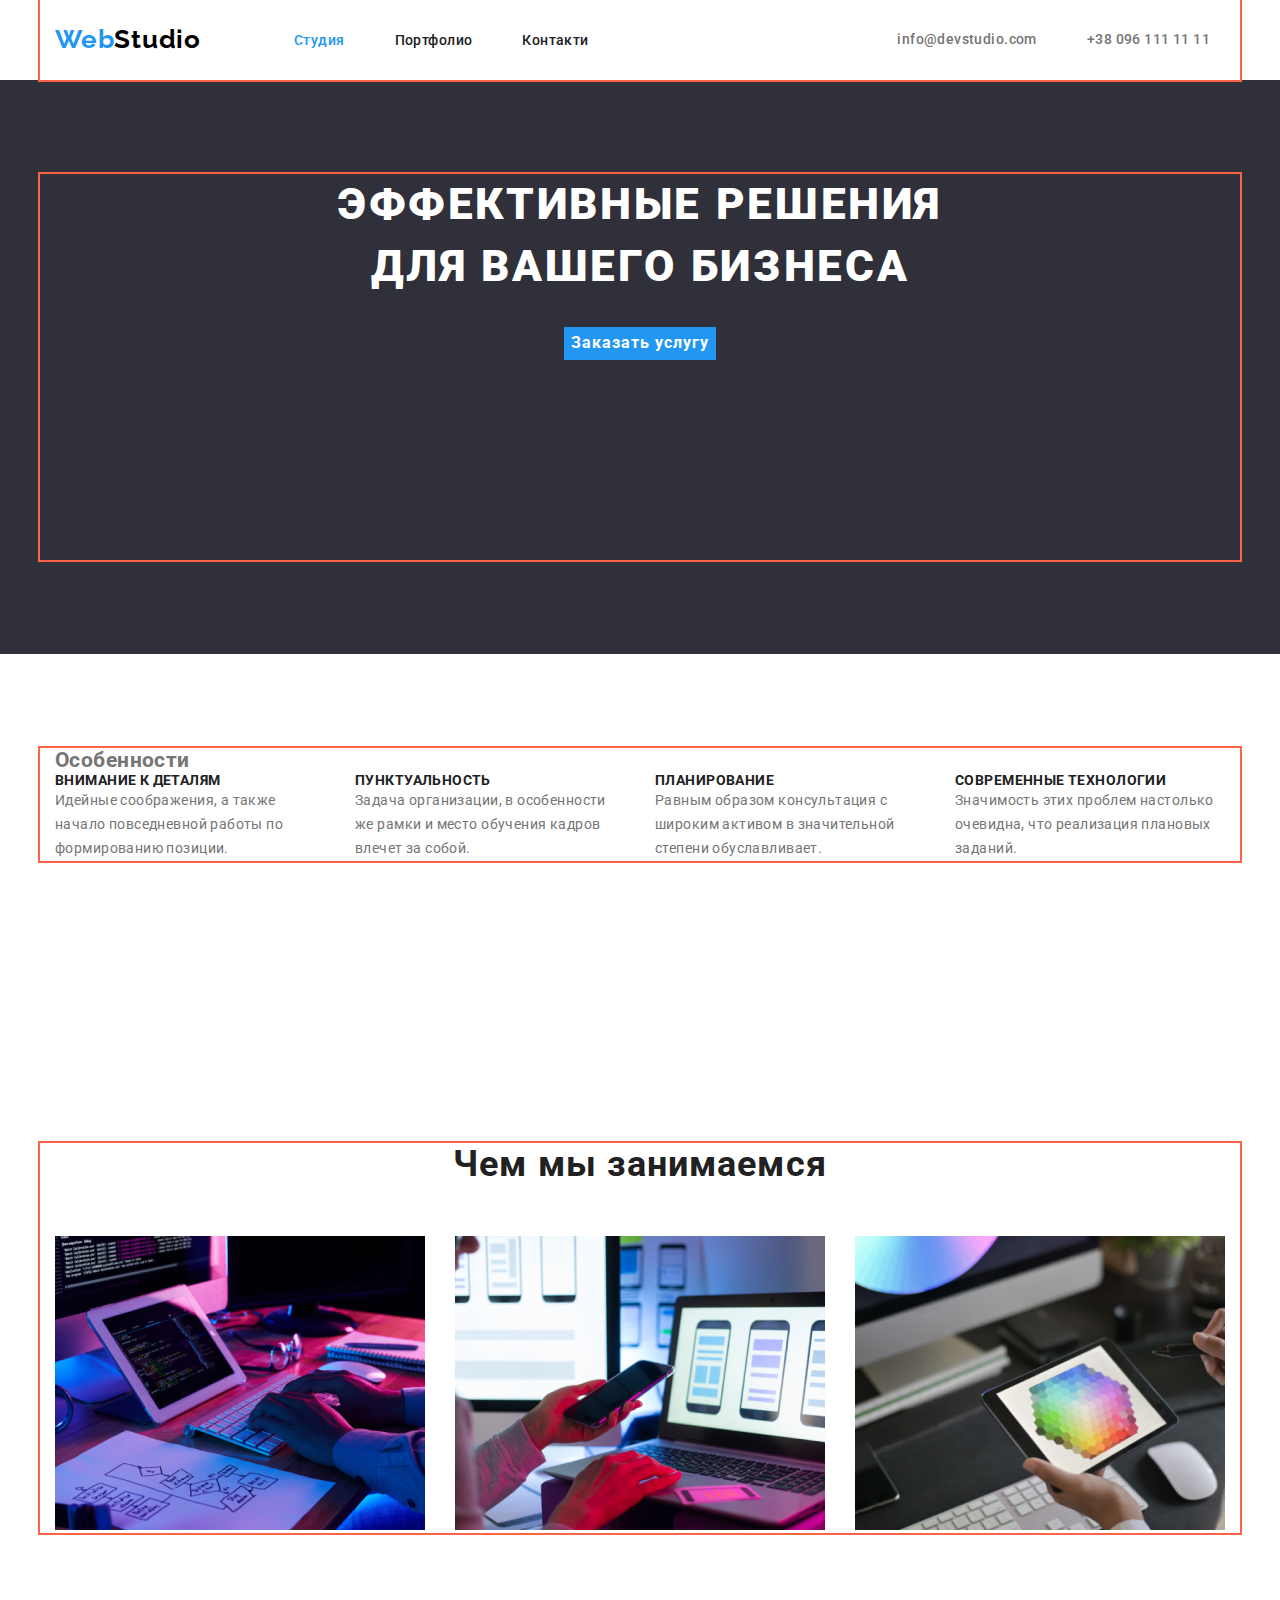
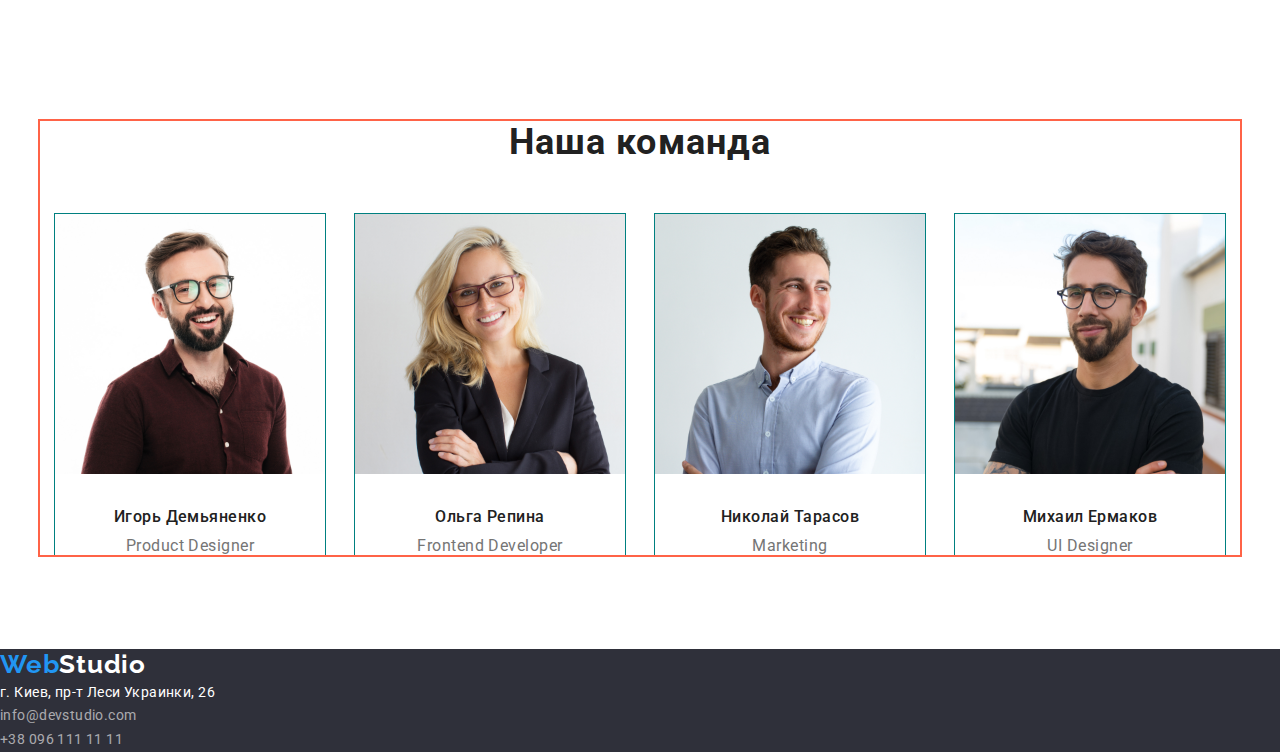
==== commit e6de7b92: "Добавлено расположение команды" ====
--- a/index.html
+++ b/index.html
@@ -59,7 +59,7 @@
       </div>
     </header>
     <main>
-      <section class="choice section">
+      <section class="section choice-section">
         <div class="container header-container">
           <h1 class="header">
             Эффективные решения <br />
@@ -103,7 +103,7 @@
           </ul>
         </div>
       </section>
-      <section class="section">
+      <section class="section about-section">
         <div class="container">
           <h2 class="about">Чем мы занимаемся</h2>
           <ul class="img-box">
@@ -134,50 +134,52 @@
           </ul>
         </div>
       </section>
-      <section class="section">
-        <h2 class="team">Наша команда</h2>
-        <ul>
-          <li>
-            <img
-              src="images/img1.jpg"
-              alt="Игорь Демьяненко Product Designer"
-              width="270"
-              height="260"
-            />
-            <h3 class="person">Игорь Демьяненко</h3>
-            <p class="speciality">Product Designer</p>
-          </li>
-          <li>
-            <img
-              src="images/img2.jpg"
-              alt="Ольга Репина Frontend Developer"
-              width="270"
-              height="260"
-            />
-            <h3 class="person">Ольга Репина</h3>
-            <p class="speciality">Frontend Developer</p>
-          </li>
-          <li>
-            <img
-              src="images/img3.jpg"
-              alt="Николай Тарасов Marketing"
-              width="270"
-              height="260"
-            />
-            <h3 class="person">Николай Тарасов</h3>
-            <p class="speciality">Marketing</p>
-          </li>
-          <li>
-            <img
-              src="images/img4.jpg"
-              alt="Михаил Ермаков UI Designer"
-              width="270"
-              height="260"
-            />
-            <h3 class="person">Михаил Ермаков</h3>
-            <p class="speciality">UI Designer</p>
-          </li>
-        </ul>
+      <section class="section team-section">
+        <div class="container team-container">
+          <h2 class="team">Наша команда</h2>
+          <ul class="title-team">
+            <li class="img-team">
+              <img
+                src="images/img1.jpg"
+                alt="Игорь Демьяненко Product Designer"
+                width="270"
+                height="260"
+              />
+              <h3 class="person">Игорь Демьяненко</h3>
+              <p class="speciality">Product Designer</p>
+            </li>
+            <li class="img-team">
+              <img
+                src="images/img2.jpg"
+                alt="Ольга Репина Frontend Developer"
+                width="270"
+                height="260"
+              />
+              <h3 class="person">Ольга Репина</h3>
+              <p class="speciality">Frontend Developer</p>
+            </li>
+            <li class="img-team">
+              <img
+                src="images/img3.jpg"
+                alt="Николай Тарасов Marketing"
+                width="270"
+                height="260"
+              />
+              <h3 class="person">Николай Тарасов</h3>
+              <p class="speciality">Marketing</p>
+            </li>
+            <li class="img-team">
+              <img
+                src="images/img4.jpg"
+                alt="Михаил Ермаков UI Designer"
+                width="270"
+                height="260"
+              />
+              <h3 class="person">Михаил Ермаков</h3>
+              <p class="speciality">UI Designer</p>
+            </li>
+          </ul>
+        </div>
       </section>
     </main>
     <footer class="fotter">
--- a/css/slyles.css
+++ b/css/slyles.css
@@ -90,14 +90,14 @@
             padding-left: 15px;
             padding-right: 15px;
 }
-.choice {
+.choice-section {
     display: block;
     text-align: center;
 }
-.choice {
+.choice-section {
     background-color: var(--color-choice);
-    margin-bottom: 30px;
-    margin-top: 200px;
+    margin-bottom: auto;
+    margin-top: auto;
 }
 .main-list {
     display: flex;
@@ -131,6 +131,37 @@
 .img:nth-child(3n) {
     margin-right: 0;
 }
+
+.about-section {
+        padding-top: 94px;
+        padding-bottom: 94px;
+        }
+
+.team-container{
+    display: flex;
+    flex-wrap: wrap;
+    text-align: center;
+}
+
+.title-team {
+    display: flex;
+    flex-wrap: wrap;
+    margin-left: -30px;
+}
+
+ .title-team > .img-team {
+    outline: 1px solid teal;
+    flex-basis: calc(100%/4 - 30px);
+    margin-left: 30px;
+    margin-top: 50px;
+    
+}
+.team-section {
+    padding-top: 94px;
+    padding-bottom: 94px;
+        
+}
+
 .logo {
     font-family: 'Raleway', sans-serif;
     font-weight: 700;
@@ -221,6 +252,9 @@
         line-height: 1.2;
         color: var(--header-list);
         letter-spacing: 0.03em;
+        display: block;
+        text-align: center;
+        margin: auto;
 }
 .person {
     font-weight: 500;
@@ -228,6 +262,7 @@
     line-height: 1.2;
     color: var(--header-list);
     letter-spacing: 0.03em;
+    padding-top: 30px;
 }
 .speciality {
     font-family: 'Roboto', sans-serif;
@@ -235,6 +270,7 @@
         line-height: 1.2;
         color: var(--color-text);
         letter-spacing: 0.03em;
+        padding-top: 10px;
 }
 .product {
     font-family: 'Roboto', sans-serif;
--- a/css/slyles.css
+++ b/css/slyles.css
@@ -90,14 +90,14 @@
             padding-left: 15px;
             padding-right: 15px;
 }
-.choice {
+.choice-section {
     display: block;
     text-align: center;
 }
-.choice {
+.choice-section {
     background-color: var(--color-choice);
-    margin-bottom: 30px;
-    margin-top: 200px;
+    margin-bottom: auto;
+    margin-top: auto;
 }
 .main-list {
     display: flex;
@@ -131,6 +131,37 @@
 .img:nth-child(3n) {
     margin-right: 0;
 }
+
+.about-section {
+        padding-top: 94px;
+        padding-bottom: 94px;
+        }
+
+.team-container{
+    display: flex;
+    flex-wrap: wrap;
+    text-align: center;
+}
+
+.title-team {
+    display: flex;
+    flex-wrap: wrap;
+    margin-left: -30px;
+}
+
+ .title-team > .img-team {
+    outline: 1px solid teal;
+    flex-basis: calc(100%/4 - 30px);
+    margin-left: 30px;
+    margin-top: 50px;
+    
+}
+.team-section {
+    padding-top: 94px;
+    padding-bottom: 94px;
+        
+}
+
 .logo {
     font-family: 'Raleway', sans-serif;
     font-weight: 700;
@@ -221,6 +252,9 @@
         line-height: 1.2;
         color: var(--header-list);
         letter-spacing: 0.03em;
+        display: block;
+        text-align: center;
+        margin: auto;
 }
 .person {
     font-weight: 500;
@@ -228,6 +262,7 @@
     line-height: 1.2;
     color: var(--header-list);
     letter-spacing: 0.03em;
+    padding-top: 30px;
 }
 .speciality {
     font-family: 'Roboto', sans-serif;
@@ -235,6 +270,7 @@
         line-height: 1.2;
         color: var(--color-text);
         letter-spacing: 0.03em;
+        padding-top: 10px;
 }
 .product {
     font-family: 'Roboto', sans-serif;
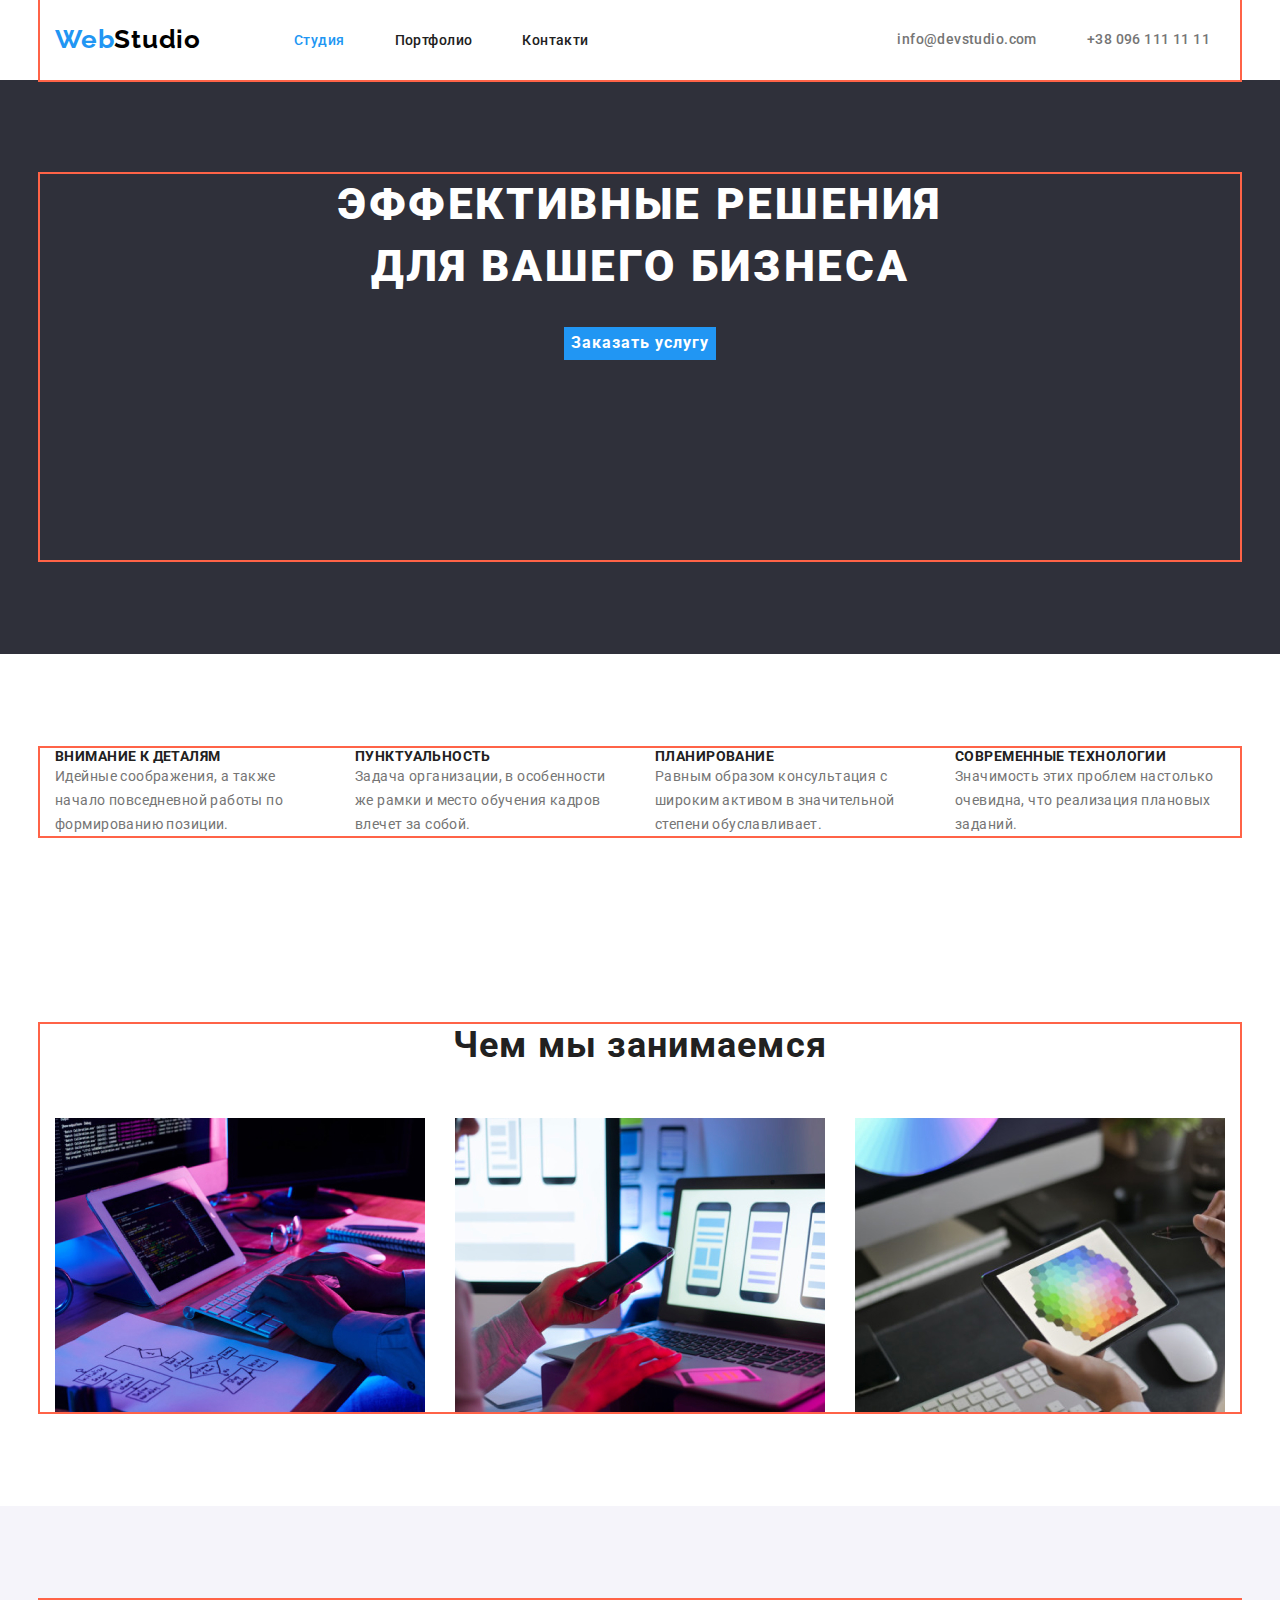
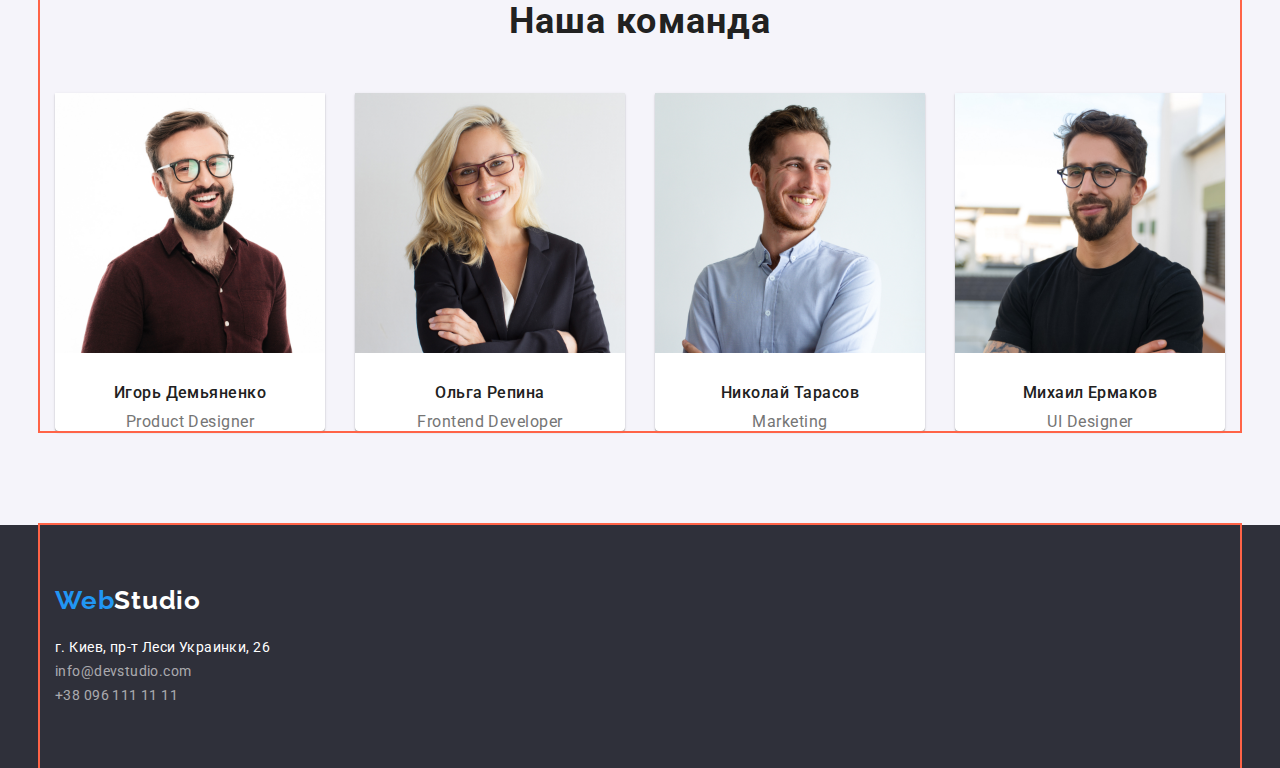
==== commit b39b6fa1: "Видоизменены карточки на html,  футтер" ====
--- a/index.html
+++ b/index.html
@@ -68,9 +68,9 @@
           <button class="btn" type="button">Заказать услугу</button>
         </div>
       </section>
-      <section class="section">
-        <div class="container">
-          <h2>Особенности</h2>
+      <section class="section features-section">
+        <div class="container features-container">
+          <h2 class="visually-hidden">Особенности</h2>
           <ul class="main-list">
             <li class="item-list">
               <h3 class="action">Внимание к деталям</h3>
@@ -104,7 +104,7 @@
         </div>
       </section>
       <section class="section about-section">
-        <div class="container">
+        <div class="container about-container">
           <h2 class="about">Чем мы занимаемся</h2>
           <ul class="img-box">
             <li class="img">
@@ -139,72 +139,102 @@
           <h2 class="team">Наша команда</h2>
           <ul class="title-team">
             <li class="img-team">
-              <img
-                src="images/img1.jpg"
-                alt="Игорь Демьяненко Product Designer"
-                width="270"
-                height="260"
-              />
-              <h3 class="person">Игорь Демьяненко</h3>
-              <p class="speciality">Product Designer</p>
-            </li>
-            <li class="img-team">
-              <img
-                src="images/img2.jpg"
-                alt="Ольга Репина Frontend Developer"
-                width="270"
-                height="260"
-              />
-              <h3 class="person">Ольга Репина</h3>
-              <p class="speciality">Frontend Developer</p>
-            </li>
-            <li class="img-team">
-              <img
-                src="images/img3.jpg"
-                alt="Николай Тарасов Marketing"
-                width="270"
-                height="260"
-              />
-              <h3 class="person">Николай Тарасов</h3>
-              <p class="speciality">Marketing</p>
-            </li>
-            <li class="img-team">
-              <img
-                src="images/img4.jpg"
-                alt="Михаил Ермаков UI Designer"
-                width="270"
-                height="260"
-              />
-              <h3 class="person">Михаил Ермаков</h3>
-              <p class="speciality">UI Designer</p>
+              <article class="card">
+                <div class="card-thumb">
+                  <img
+                    src="images/img1.jpg"
+                    alt="Игорь Демьяненко Product Designer"
+                    width="270"
+                    height="260"
+                  />
+                </div>
+                <div class="card-content">
+                  <h3 class="person">Игорь Демьяненко</h3>
+                  <p class="speciality">Product Designer</p>
+                </div>
+              </article>
+            </li>
+            <li class="img-team">
+              <article class="card">
+                <div class="card-thumb">
+                  <img
+                    src="images/img2.jpg"
+                    alt="Ольга Репина Frontend Developer"
+                    width="270"
+                    height="260"
+                  />
+                </div>
+                <div class="card-content">
+                  <h3 class="person">Ольга Репина</h3>
+                  <p class="speciality">Frontend Developer</p>
+                </div>
+              </article>
+            </li>
+            <li class="img-team">
+              <article class="card">
+                <div class="card-thumb">
+                  <img
+                    src="images/img3.jpg"
+                    alt="Николай Тарасов Marketing"
+                    width="270"
+                    height="260"
+                  />
+                </div>
+                <div class="card-content">
+                  <h3 class="person">Николай Тарасов</h3>
+                  <p class="speciality">Marketing</p>
+                </div>
+              </article>
+            </li>
+            <li class="img-team">
+              <article class="card">
+                <div class="card-thumb">
+                  <img
+                    src="images/img4.jpg"
+                    alt="Михаил Ермаков UI Designer"
+                    width="270"
+                    height="260"
+                  />
+                </div>
+                <div class="card-content">
+                  <h3 class="person">Михаил Ермаков</h3>
+                  <p class="speciality">UI Designer</p>
+                </div>
+              </article>
             </li>
           </ul>
         </div>
       </section>
     </main>
-    <footer class="fotter">
-      <a class="logo-fotter" href="index.html">
-        <span class="color-logo-fotter">Web</span>Studio</a
-      >
-      <address>
-        <ul>
-          <li>
-            <a class="contact-list" href="#"
-              ><span class="map">г. Киев, пр-т Леси Украинки, 26</span></a
-            >
-          </li>
-          <li>
-            <a class="contact-list" href="mailto:info@devstudio.com "
-              >info@devstudio.com</a
-            >
-          </li>
-          <li>
-            <a class="contact-list" href="tel:+380961111111"
-              >+38 096 111 11 11</a
-            >
-          </li>
-        </ul>
-      </address>
+    <footer class="footer">
+      <div class="container footer-container">
+        <div class="logo-thumb">
+          <a class="logo-fotter" href="index.html">
+            <span class="color-logo-fotter">Web</span>Studio</a
+          >
+        </div>
+        <address>
+          <div class="address-footer">
+            <ul>
+              <li>
+                <a class="contact-list" href="#"
+                  ><span class="map">г. Киев, пр-т Леси Украинки, 26</span></a
+                >
+              </li>
+              <li>
+                <a class="contact-list" href="mailto:info@devstudio.com "
+                  >info@devstudio.com</a
+                >
+              </li>
+              <li>
+                <a class="contact-list" href="tel:+380961111111"
+                  >+38 096 111 11 11</a
+                >
+              </li>
+            </ul>
+          </div>
+        </address>
+      </div>
     </footer>
   </body>
 </html>
--- a/css/slyles.css
+++ b/css/slyles.css
@@ -9,6 +9,11 @@
     --color-logo:#000000;
     --color-fotter-contact:rgba(255, 255, 255, 0.6);
     --color-button:#F5F4FA;
+    --cardset-gap: 30px;
+    --box-shadow:0px 1px 3px rgba(0, 0, 0, 0.12),
+        0px 1px 1px rgba(0, 0, 0, 0.14),
+        0px 2px 1px rgba(0, 0, 0, 0.2);
+    --box-radius:0px 0px 4px 4px;
 }
 
 body {
@@ -29,6 +34,24 @@
     padding: 0px;
     list-style-type: none;
 }
+
+img {
+    display: block;
+    max-width: 100%;
+}
+.visually-hidden {
+    position: absolute;
+    white-space: nowrap;
+    width: 1px;
+    height: 1px;
+    overflow: hidden;
+    border: 0;
+    padding: 0;
+    clip: rect(0 0 0 0);
+    clip-path: inset(50%);
+    margin: -1px;
+}
+
 .container {
     width: 1200px;
     margin-left: auto;
@@ -85,10 +108,10 @@
 }
 .header-container {
         width: 1200px;
-            margin-left: auto;
-            margin-right: auto;
-            padding-left: 15px;
-            padding-right: 15px;
+        margin-left: auto;
+        margin-right: auto;
+        padding-left: 15px;
+        padding-right: 15px;
 }
 .choice-section {
     display: block;
@@ -132,34 +155,50 @@
     margin-right: 0;
 }
 
-.about-section {
-        padding-top: 94px;
-        padding-bottom: 94px;
-        }
-
-.team-container{
+
+.team-container {
     display: flex;
     flex-wrap: wrap;
     text-align: center;
+
 }
 
 .title-team {
     display: flex;
     flex-wrap: wrap;
-    margin-left: -30px;
+    margin-left: calc( -1 * var(--cardset-gap));
 }
 
  .title-team > .img-team {
-    outline: 1px solid teal;
-    flex-basis: calc(100%/4 - 30px);
-    margin-left: 30px;
+    flex-basis: calc(100%/4 - var(--cardset-gap));
+    margin-left: var(--cardset-gap);
     margin-top: 50px;
-    
-}
+    background-color: #FFFFFF;
+}
+
+.card {
+    box-shadow: var(--box-shadow);
+    border-radius: var(--box-radius);
+}
+
 .team-section {
     padding-top: 94px;
     padding-bottom: 94px;
-        
+    background-color: var(--color-button);
+}
+.card-content {
+    padding-top: 30px;
+}
+.footer-container {
+    padding-top: 60px;
+    padding-bottom: 60px;
+}
+
+.logo-thumd {
+    padding-top: 60px;
+}
+.address-footer {
+    padding-top: 20px;
 }
 
 .logo {
@@ -243,8 +282,7 @@
     letter-spacing: 0.03em;
     display: block;
     text-align: center;
-    margin-top: 94px;
-    margin-bottom: 50px;
+    padding-bottom: 50px;
 }
 .team {
         font-weight: 700;
@@ -262,7 +300,6 @@
     line-height: 1.2;
     color: var(--header-list);
     letter-spacing: 0.03em;
-    padding-top: 30px;
 }
 .speciality {
     font-family: 'Roboto', sans-serif;
@@ -328,7 +365,7 @@
 color: var(--fotter-list);
 background-color: var(--color-blue);
 }
-.fotter {
+.footer {
     color: var(--fotter-list);
     background-color: var(--color-footer);
 }
--- a/css/slyles.css
+++ b/css/slyles.css
@@ -9,6 +9,11 @@
     --color-logo:#000000;
     --color-fotter-contact:rgba(255, 255, 255, 0.6);
     --color-button:#F5F4FA;
+    --cardset-gap: 30px;
+    --box-shadow:0px 1px 3px rgba(0, 0, 0, 0.12),
+        0px 1px 1px rgba(0, 0, 0, 0.14),
+        0px 2px 1px rgba(0, 0, 0, 0.2);
+    --box-radius:0px 0px 4px 4px;
 }
 
 body {
@@ -29,6 +34,24 @@
     padding: 0px;
     list-style-type: none;
 }
+
+img {
+    display: block;
+    max-width: 100%;
+}
+.visually-hidden {
+    position: absolute;
+    white-space: nowrap;
+    width: 1px;
+    height: 1px;
+    overflow: hidden;
+    border: 0;
+    padding: 0;
+    clip: rect(0 0 0 0);
+    clip-path: inset(50%);
+    margin: -1px;
+}
+
 .container {
     width: 1200px;
     margin-left: auto;
@@ -85,10 +108,10 @@
 }
 .header-container {
         width: 1200px;
-            margin-left: auto;
-            margin-right: auto;
-            padding-left: 15px;
-            padding-right: 15px;
+        margin-left: auto;
+        margin-right: auto;
+        padding-left: 15px;
+        padding-right: 15px;
 }
 .choice-section {
     display: block;
@@ -132,34 +155,50 @@
     margin-right: 0;
 }
 
-.about-section {
-        padding-top: 94px;
-        padding-bottom: 94px;
-        }
-
-.team-container{
+
+.team-container {
     display: flex;
     flex-wrap: wrap;
     text-align: center;
+
 }
 
 .title-team {
     display: flex;
     flex-wrap: wrap;
-    margin-left: -30px;
+    margin-left: calc( -1 * var(--cardset-gap));
 }
 
  .title-team > .img-team {
-    outline: 1px solid teal;
-    flex-basis: calc(100%/4 - 30px);
-    margin-left: 30px;
+    flex-basis: calc(100%/4 - var(--cardset-gap));
+    margin-left: var(--cardset-gap);
     margin-top: 50px;
-    
-}
+    background-color: #FFFFFF;
+}
+
+.card {
+    box-shadow: var(--box-shadow);
+    border-radius: var(--box-radius);
+}
+
 .team-section {
     padding-top: 94px;
     padding-bottom: 94px;
-        
+    background-color: var(--color-button);
+}
+.card-content {
+    padding-top: 30px;
+}
+.footer-container {
+    padding-top: 60px;
+    padding-bottom: 60px;
+}
+
+.logo-thumd {
+    padding-top: 60px;
+}
+.address-footer {
+    padding-top: 20px;
 }
 
 .logo {
@@ -243,8 +282,7 @@
     letter-spacing: 0.03em;
     display: block;
     text-align: center;
-    margin-top: 94px;
-    margin-bottom: 50px;
+    padding-bottom: 50px;
 }
 .team {
         font-weight: 700;
@@ -262,7 +300,6 @@
     line-height: 1.2;
     color: var(--header-list);
     letter-spacing: 0.03em;
-    padding-top: 30px;
 }
 .speciality {
     font-family: 'Roboto', sans-serif;
@@ -328,7 +365,7 @@
 color: var(--fotter-list);
 background-color: var(--color-blue);
 }
-.fotter {
+.footer {
     color: var(--fotter-list);
     background-color: var(--color-footer);
 }
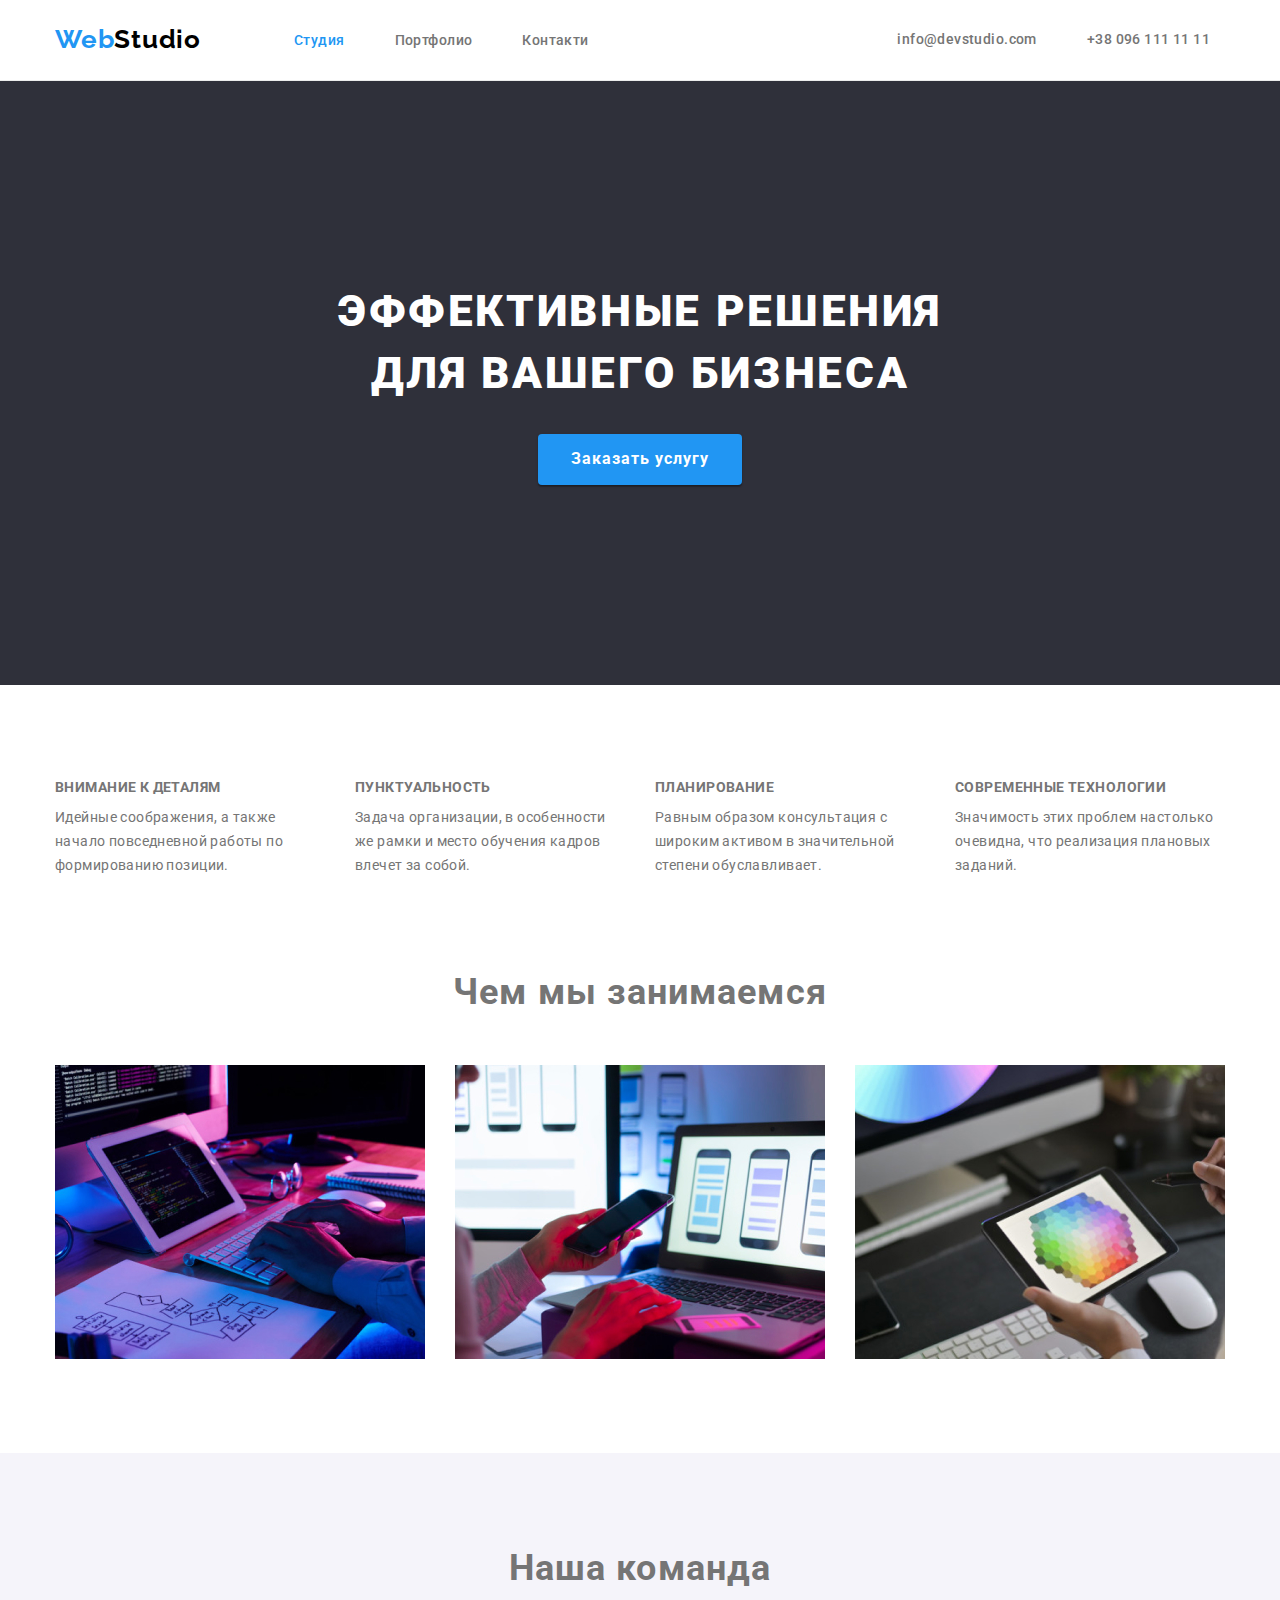
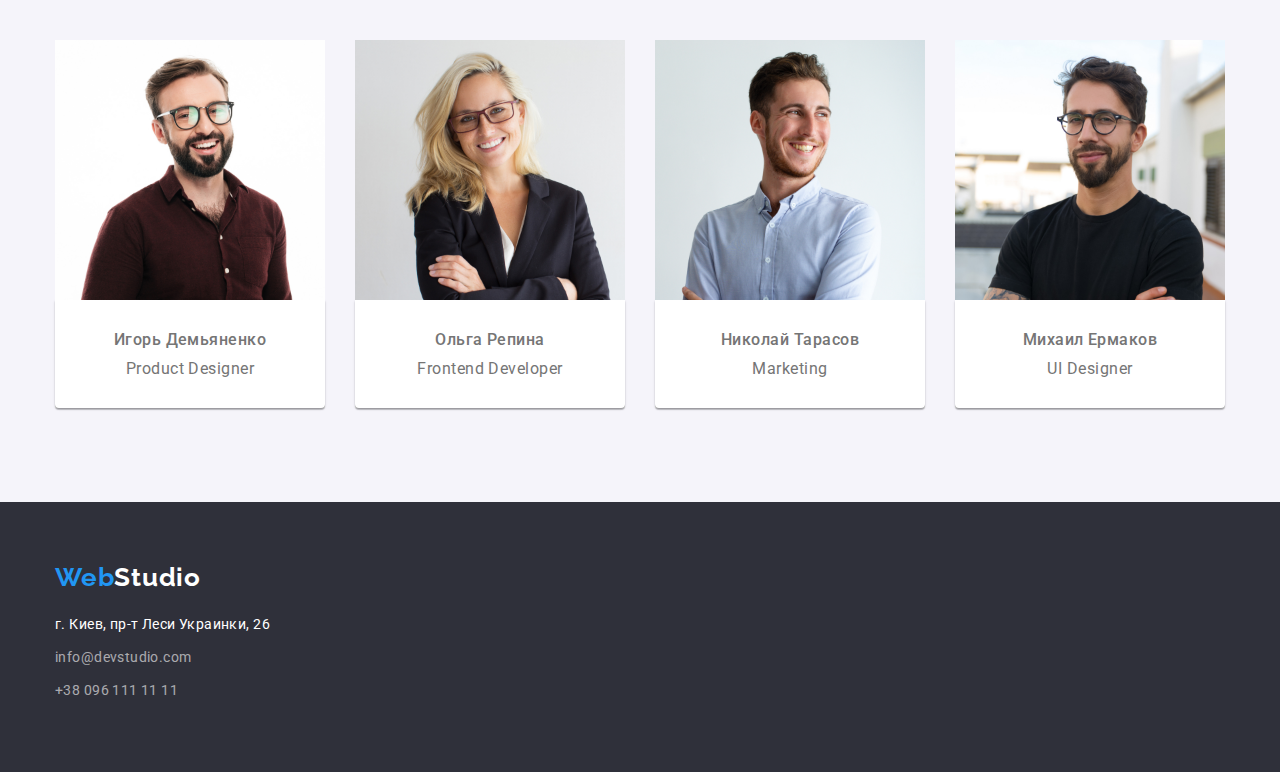
==== commit 9e885bdc: "работа над ошибками" ====
--- a/index.html
+++ b/index.html
@@ -58,12 +58,10 @@
         </ul>
       </div>
     </header>
-    <main>
       <section class="section choice-section">
         <div class="container header-container">
           <h1 class="header">
-            Эффективные решения <br />
-            для вашего бизнеса
+            Эффективные решения для вашего бизнеса
           </h1>
           <button class="btn" type="button">Заказать услугу</button>
         </div>
@@ -139,68 +137,52 @@
           <h2 class="team">Наша команда</h2>
           <ul class="title-team">
             <li class="img-team">
-              <article class="card">
-                <div class="card-thumb">
                   <img
                     src="images/img1.jpg"
                     alt="Игорь Демьяненко Product Designer"
                     width="270"
                     height="260"
                   />
-                </div>
                 <div class="card-content">
                   <h3 class="person">Игорь Демьяненко</h3>
                   <p class="speciality">Product Designer</p>
                 </div>
-              </article>
-            </li>
-            <li class="img-team">
-              <article class="card">
-                <div class="card-thumb">
+            </li>
+            <li class="img-team">
                   <img
                     src="images/img2.jpg"
                     alt="Ольга Репина Frontend Developer"
                     width="270"
                     height="260"
                   />
-                </div>
                 <div class="card-content">
                   <h3 class="person">Ольга Репина</h3>
                   <p class="speciality">Frontend Developer</p>
                 </div>
-              </article>
-            </li>
-            <li class="img-team">
-              <article class="card">
-                <div class="card-thumb">
+            </li>
+            <li class="img-team">
                   <img
                     src="images/img3.jpg"
                     alt="Николай Тарасов Marketing"
                     width="270"
                     height="260"
                   />
-                </div>
                 <div class="card-content">
                   <h3 class="person">Николай Тарасов</h3>
                   <p class="speciality">Marketing</p>
                 </div>
-              </article>
-            </li>
-            <li class="img-team">
-              <article class="card">
-                <div class="card-thumb">
+            </li>
+            <li class="img-team">
                   <img
                     src="images/img4.jpg"
                     alt="Михаил Ермаков UI Designer"
                     width="270"
                     height="260"
                   />
-                </div>
                 <div class="card-content">
                   <h3 class="person">Михаил Ермаков</h3>
                   <p class="speciality">UI Designer</p>
                 </div>
-              </article>
             </li>
           </ul>
         </div>
@@ -208,31 +190,26 @@
     </main>
     <footer class="footer">
       <div class="container footer-container">
-        <div class="logo-thumb">
-          <a class="logo-fotter" href="index.html">
+        <a class="logo-fotter" href="index.html" >
             <span class="color-logo-fotter">Web</span>Studio</a
           >
-        </div>
-        <address>
-          <div class="address-footer">
+        <address class="address-footer">
             <ul>
-              <li>
+              <li class="address-list">
                 <a class="contact-list" href="#"
                   ><span class="map">г. Киев, пр-т Леси Украинки, 26</span></a
                 >
               </li>
-              <li>
+              <li class="address-list">
                 <a class="contact-list" href="mailto:info@devstudio.com "
                   >info@devstudio.com</a
                 >
               </li>
-              <li>
+              <li class="address-list">
                 <a class="contact-list" href="tel:+380961111111"
-                  >+38 096 111 11 11</a
-                >
+                  >+38 096 111 11 11</a>
               </li>
             </ul>
-          </div>
         </address>
       </div>
     </footer>
--- a/css/slyles.css
+++ b/css/slyles.css
@@ -4,7 +4,7 @@
     --color-blue:#2196F3;
     --color-footer:#2F303A;
     --fotter-list:#FFFFFF;
-    --header-list:#212121;
+    --heder-list:#212121;
     --color-text:#757575;
     --color-logo:#000000;
     --color-fotter-contact:rgba(255, 255, 255, 0.6);
@@ -14,6 +14,9 @@
         0px 1px 1px rgba(0, 0, 0, 0.14),
         0px 2px 1px rgba(0, 0, 0, 0.2);
     --box-radius:0px 0px 4px 4px;
+    --button-radius:4px 4px 4px 4px;
+    --border-color:#EEEEEE;
+    --border-color-nav:#ECECEC;
 }
 
 body {
@@ -34,10 +37,15 @@
     padding: 0px;
     list-style-type: none;
 }
-
 img {
     display: block;
     max-width: 100%;
+    height: auto;
+}
+address {
+    font-style: normal;
+    /* or */
+    font-style: inherit;
 }
 .visually-hidden {
     position: absolute;
@@ -58,7 +66,7 @@
     margin-right: auto;
     padding-left: 15px;
     padding-right: 15px;
-    outline: 2px solid tomato;
+    /*outline: 2px solid tomato;*/
 }
 /*--.section {
     padding-top: 96px;
@@ -66,11 +74,14 @@
 }--*/
 /*--Навигация--*/
 .nav {
-    border-bottom: 2px;
+    border-bottom-style: solid;
+    border-bottom-color: var(--border-color-nav);
+    border-width: 1px;
 }
 .nav-container {
     display: flex;
     align-items: center;
+
 }
 .navigation {
     display: flex;
@@ -87,6 +98,11 @@
     padding-top: 24px;
     padding-bottom: 25px;
 }
+.list {
+    padding-top: 32px;
+    padding-bottom: 32px;
+}
+
 .head-nav .item + .item {
     margin-left: 50px;
 }
@@ -119,8 +135,8 @@
 }
 .choice-section {
     background-color: var(--color-choice);
-    margin-bottom: auto;
-    margin-top: auto;
+    padding-bottom: 200px;
+    padding-top: 200px;
 }
 .main-list {
     display: flex;
@@ -142,6 +158,8 @@
     text-transform: uppercase;
     letter-spacing: 0.06em;
     margin-bottom: 30px;
+    width: 696px;
+    margin: 0 auto;
 }
 .img-box {
     display: flex;
@@ -157,9 +175,9 @@
 
 
 .team-container {
-    display: flex;
-    flex-wrap: wrap;
-    text-align: center;
+    /*display: flex;
+    flex-wrap: wrap;*/
+    /*text-align: center;*/
 
 }
 
@@ -167,19 +185,16 @@
     display: flex;
     flex-wrap: wrap;
     margin-left: calc( -1 * var(--cardset-gap));
+    text-align: center;
 }
 
  .title-team > .img-team {
     flex-basis: calc(100%/4 - var(--cardset-gap));
     margin-left: var(--cardset-gap);
     margin-top: 50px;
-    background-color: #FFFFFF;
-}
-
-.card {
-    box-shadow: var(--box-shadow);
-    border-radius: var(--box-radius);
-}
+    background-color: var(--color-main);
+}
+
 
 .team-section {
     padding-top: 94px;
@@ -188,17 +203,19 @@
 }
 .card-content {
     padding-top: 30px;
-}
-.footer-container {
-    padding-top: 60px;
-    padding-bottom: 60px;
-}
+    box-shadow: var(--box-shadow);
+    border-radius: var(--box-radius);
+}
+
 
 .logo-thumd {
-    padding-top: 60px;
+    /*padding-top: 60px;*/
 }
 .address-footer {
     padding-top: 20px;
+}
+.address-list {
+    margin-bottom: 9px;
 }
 
 .logo {
@@ -222,10 +239,14 @@
     line-height: 1.2;
     letter-spacing: 0.03em;
     color: var(--color-main);
+    /*margin-top: 60px;
+    margin-bottom: 20px;*/
 }
 .color-logo-fotter {
     color: var(--color-blue);
     text-decoration: none;
+    margin-top: 60px;
+    margin-bottom: 20px;
 }
 .navigation {
     font-weight: 500;
@@ -236,6 +257,7 @@
 .list {
     color: var(--header-list);
     text-decoration: none;
+
 }
 .list:hover {
     color: var(--color-blue);
@@ -254,6 +276,8 @@
     line-height: 1.7;
     text-decoration: none;
     letter-spacing: 0.03em;
+    padding-top: 32px;
+    padding-bottom: 32px;
 }
 .header-list:hover {
     color: var(--color-blue);
@@ -273,6 +297,7 @@
     line-height: 1.7;
     color: var(--color-text);
     letter-spacing: 0.03em;
+    padding-top: 10px;
 }
 .about {
     font-weight: 700;
@@ -284,6 +309,11 @@
     text-align: center;
     padding-bottom: 50px;
 }
+
+.about-section {
+    padding-top: 0;
+}
+
 .team {
         font-weight: 700;
         font-size: 36px;
@@ -308,6 +338,7 @@
         color: var(--color-text);
         letter-spacing: 0.03em;
         padding-top: 10px;
+        padding-bottom: 30px;
 }
 .product {
     font-family: 'Roboto', sans-serif;
@@ -316,6 +347,7 @@
     line-height: 2;
     color: var(--header-list);
     letter-spacing: 0.06em;
+    margin-bottom: 4px;
 }
 .type {
     font-family: 'Roboto', sans-serif;
@@ -347,7 +379,10 @@
     font-size: 16px;
     line-height: 1.8;
     letter-spacing: 0.06em;
-    margin-bottom: 200px;
+    box-shadow: var(--box-shadow);
+    border-radius: var(--button-radius);
+    padding: 10px 32px;
+    margin-top: 30px;
 }
 .filter {
     color: var(--color-logo);
@@ -368,6 +403,8 @@
 .footer {
     color: var(--fotter-list);
     background-color: var(--color-footer);
+    padding-top: 60px;
+    padding-bottom: 60px;
 }
 .contact-list {
     color: var(--color-fotter-contact);
@@ -389,4 +426,40 @@
     font-size: 14px;
     line-height: 1.7;
     letter-spacing: 0.03em;
+}
+
+/*Портфолио*/
+
+.filter {
+    display: flex;
+    justify-content: center;
+    margin-bottom: 50px;
+}
+.button {
+    margin-left: 8px;
+    box-shadow: var(--box-shadow);
+    border-radius: var(--button-radius);
+    padding: 6px 22px;
+}
+
+.app-list {
+display: flex;
+flex-wrap: wrap;
+margin-left: calc(-1 * var(--cardset-gap));
+}
+.app-list > .item-app {
+    flex-basis: calc(100%/3 - var(--cardset-gap));
+    margin-left: var(--cardset-gap);
+    margin-top: 30px;
+    background-color: var(--color-main);
+}
+
+.app-content {
+    padding-top: 20px;
+    padding-right: 24px;
+    padding-bottom: 20px;
+    padding-left: 24px;
+    border-right: solid 1px var(--border-color);
+    border-bottom: solid 1px var(--border-color);
+    border-left: solid 1px var(--border-color);
 }--- a/css/slyles.css
+++ b/css/slyles.css
@@ -4,7 +4,7 @@
     --color-blue:#2196F3;
     --color-footer:#2F303A;
     --fotter-list:#FFFFFF;
-    --header-list:#212121;
+    --heder-list:#212121;
     --color-text:#757575;
     --color-logo:#000000;
     --color-fotter-contact:rgba(255, 255, 255, 0.6);
@@ -14,6 +14,9 @@
         0px 1px 1px rgba(0, 0, 0, 0.14),
         0px 2px 1px rgba(0, 0, 0, 0.2);
     --box-radius:0px 0px 4px 4px;
+    --button-radius:4px 4px 4px 4px;
+    --border-color:#EEEEEE;
+    --border-color-nav:#ECECEC;
 }
 
 body {
@@ -34,10 +37,15 @@
     padding: 0px;
     list-style-type: none;
 }
-
 img {
     display: block;
     max-width: 100%;
+    height: auto;
+}
+address {
+    font-style: normal;
+    /* or */
+    font-style: inherit;
 }
 .visually-hidden {
     position: absolute;
@@ -58,7 +66,7 @@
     margin-right: auto;
     padding-left: 15px;
     padding-right: 15px;
-    outline: 2px solid tomato;
+    /*outline: 2px solid tomato;*/
 }
 /*--.section {
     padding-top: 96px;
@@ -66,11 +74,14 @@
 }--*/
 /*--Навигация--*/
 .nav {
-    border-bottom: 2px;
+    border-bottom-style: solid;
+    border-bottom-color: var(--border-color-nav);
+    border-width: 1px;
 }
 .nav-container {
     display: flex;
     align-items: center;
+
 }
 .navigation {
     display: flex;
@@ -87,6 +98,11 @@
     padding-top: 24px;
     padding-bottom: 25px;
 }
+.list {
+    padding-top: 32px;
+    padding-bottom: 32px;
+}
+
 .head-nav .item + .item {
     margin-left: 50px;
 }
@@ -119,8 +135,8 @@
 }
 .choice-section {
     background-color: var(--color-choice);
-    margin-bottom: auto;
-    margin-top: auto;
+    padding-bottom: 200px;
+    padding-top: 200px;
 }
 .main-list {
     display: flex;
@@ -142,6 +158,8 @@
     text-transform: uppercase;
     letter-spacing: 0.06em;
     margin-bottom: 30px;
+    width: 696px;
+    margin: 0 auto;
 }
 .img-box {
     display: flex;
@@ -157,9 +175,9 @@
 
 
 .team-container {
-    display: flex;
-    flex-wrap: wrap;
-    text-align: center;
+    /*display: flex;
+    flex-wrap: wrap;*/
+    /*text-align: center;*/
 
 }
 
@@ -167,19 +185,16 @@
     display: flex;
     flex-wrap: wrap;
     margin-left: calc( -1 * var(--cardset-gap));
+    text-align: center;
 }
 
  .title-team > .img-team {
     flex-basis: calc(100%/4 - var(--cardset-gap));
     margin-left: var(--cardset-gap);
     margin-top: 50px;
-    background-color: #FFFFFF;
-}
-
-.card {
-    box-shadow: var(--box-shadow);
-    border-radius: var(--box-radius);
-}
+    background-color: var(--color-main);
+}
+
 
 .team-section {
     padding-top: 94px;
@@ -188,17 +203,19 @@
 }
 .card-content {
     padding-top: 30px;
-}
-.footer-container {
-    padding-top: 60px;
-    padding-bottom: 60px;
-}
+    box-shadow: var(--box-shadow);
+    border-radius: var(--box-radius);
+}
+
 
 .logo-thumd {
-    padding-top: 60px;
+    /*padding-top: 60px;*/
 }
 .address-footer {
     padding-top: 20px;
+}
+.address-list {
+    margin-bottom: 9px;
 }
 
 .logo {
@@ -222,10 +239,14 @@
     line-height: 1.2;
     letter-spacing: 0.03em;
     color: var(--color-main);
+    /*margin-top: 60px;
+    margin-bottom: 20px;*/
 }
 .color-logo-fotter {
     color: var(--color-blue);
     text-decoration: none;
+    margin-top: 60px;
+    margin-bottom: 20px;
 }
 .navigation {
     font-weight: 500;
@@ -236,6 +257,7 @@
 .list {
     color: var(--header-list);
     text-decoration: none;
+
 }
 .list:hover {
     color: var(--color-blue);
@@ -254,6 +276,8 @@
     line-height: 1.7;
     text-decoration: none;
     letter-spacing: 0.03em;
+    padding-top: 32px;
+    padding-bottom: 32px;
 }
 .header-list:hover {
     color: var(--color-blue);
@@ -273,6 +297,7 @@
     line-height: 1.7;
     color: var(--color-text);
     letter-spacing: 0.03em;
+    padding-top: 10px;
 }
 .about {
     font-weight: 700;
@@ -284,6 +309,11 @@
     text-align: center;
     padding-bottom: 50px;
 }
+
+.about-section {
+    padding-top: 0;
+}
+
 .team {
         font-weight: 700;
         font-size: 36px;
@@ -308,6 +338,7 @@
         color: var(--color-text);
         letter-spacing: 0.03em;
         padding-top: 10px;
+        padding-bottom: 30px;
 }
 .product {
     font-family: 'Roboto', sans-serif;
@@ -316,6 +347,7 @@
     line-height: 2;
     color: var(--header-list);
     letter-spacing: 0.06em;
+    margin-bottom: 4px;
 }
 .type {
     font-family: 'Roboto', sans-serif;
@@ -347,7 +379,10 @@
     font-size: 16px;
     line-height: 1.8;
     letter-spacing: 0.06em;
-    margin-bottom: 200px;
+    box-shadow: var(--box-shadow);
+    border-radius: var(--button-radius);
+    padding: 10px 32px;
+    margin-top: 30px;
 }
 .filter {
     color: var(--color-logo);
@@ -368,6 +403,8 @@
 .footer {
     color: var(--fotter-list);
     background-color: var(--color-footer);
+    padding-top: 60px;
+    padding-bottom: 60px;
 }
 .contact-list {
     color: var(--color-fotter-contact);
@@ -389,4 +426,40 @@
     font-size: 14px;
     line-height: 1.7;
     letter-spacing: 0.03em;
+}
+
+/*Портфолио*/
+
+.filter {
+    display: flex;
+    justify-content: center;
+    margin-bottom: 50px;
+}
+.button {
+    margin-left: 8px;
+    box-shadow: var(--box-shadow);
+    border-radius: var(--button-radius);
+    padding: 6px 22px;
+}
+
+.app-list {
+display: flex;
+flex-wrap: wrap;
+margin-left: calc(-1 * var(--cardset-gap));
+}
+.app-list > .item-app {
+    flex-basis: calc(100%/3 - var(--cardset-gap));
+    margin-left: var(--cardset-gap);
+    margin-top: 30px;
+    background-color: var(--color-main);
+}
+
+.app-content {
+    padding-top: 20px;
+    padding-right: 24px;
+    padding-bottom: 20px;
+    padding-left: 24px;
+    border-right: solid 1px var(--border-color);
+    border-bottom: solid 1px var(--border-color);
+    border-left: solid 1px var(--border-color);
 }